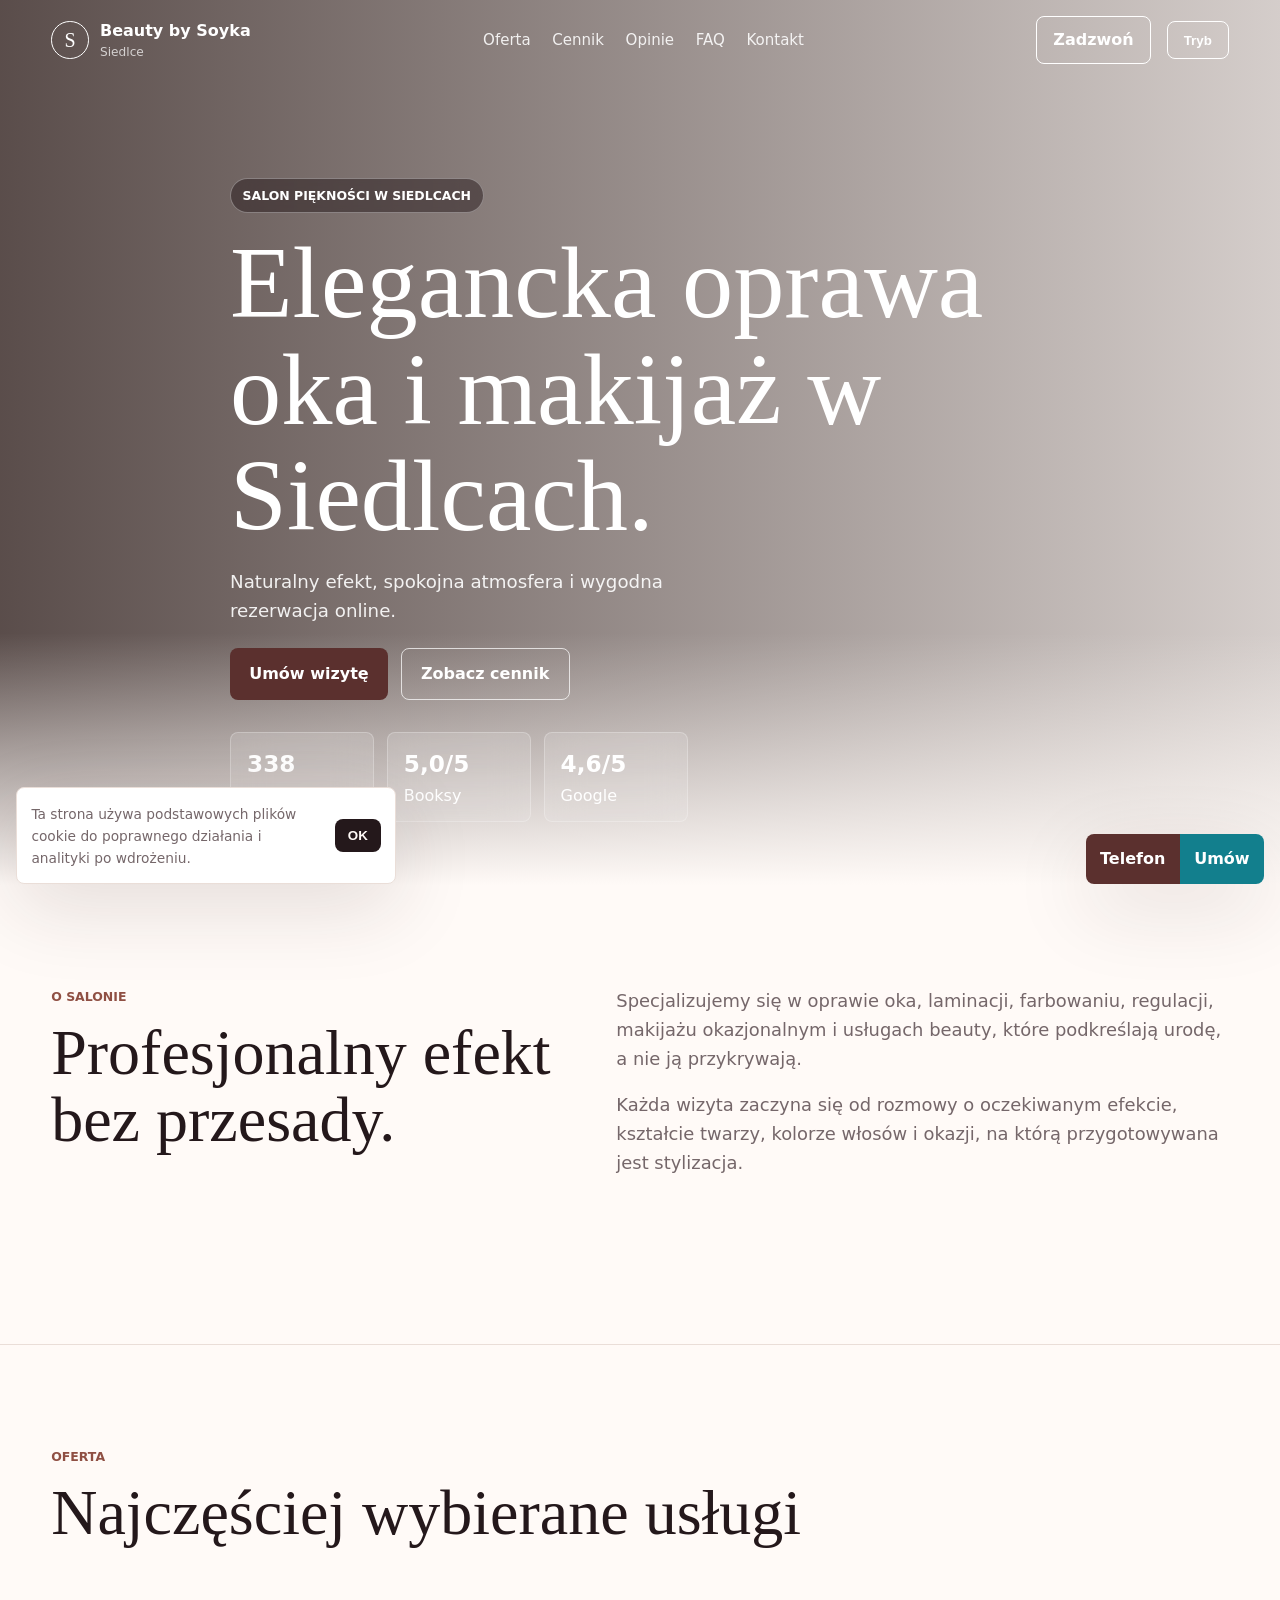
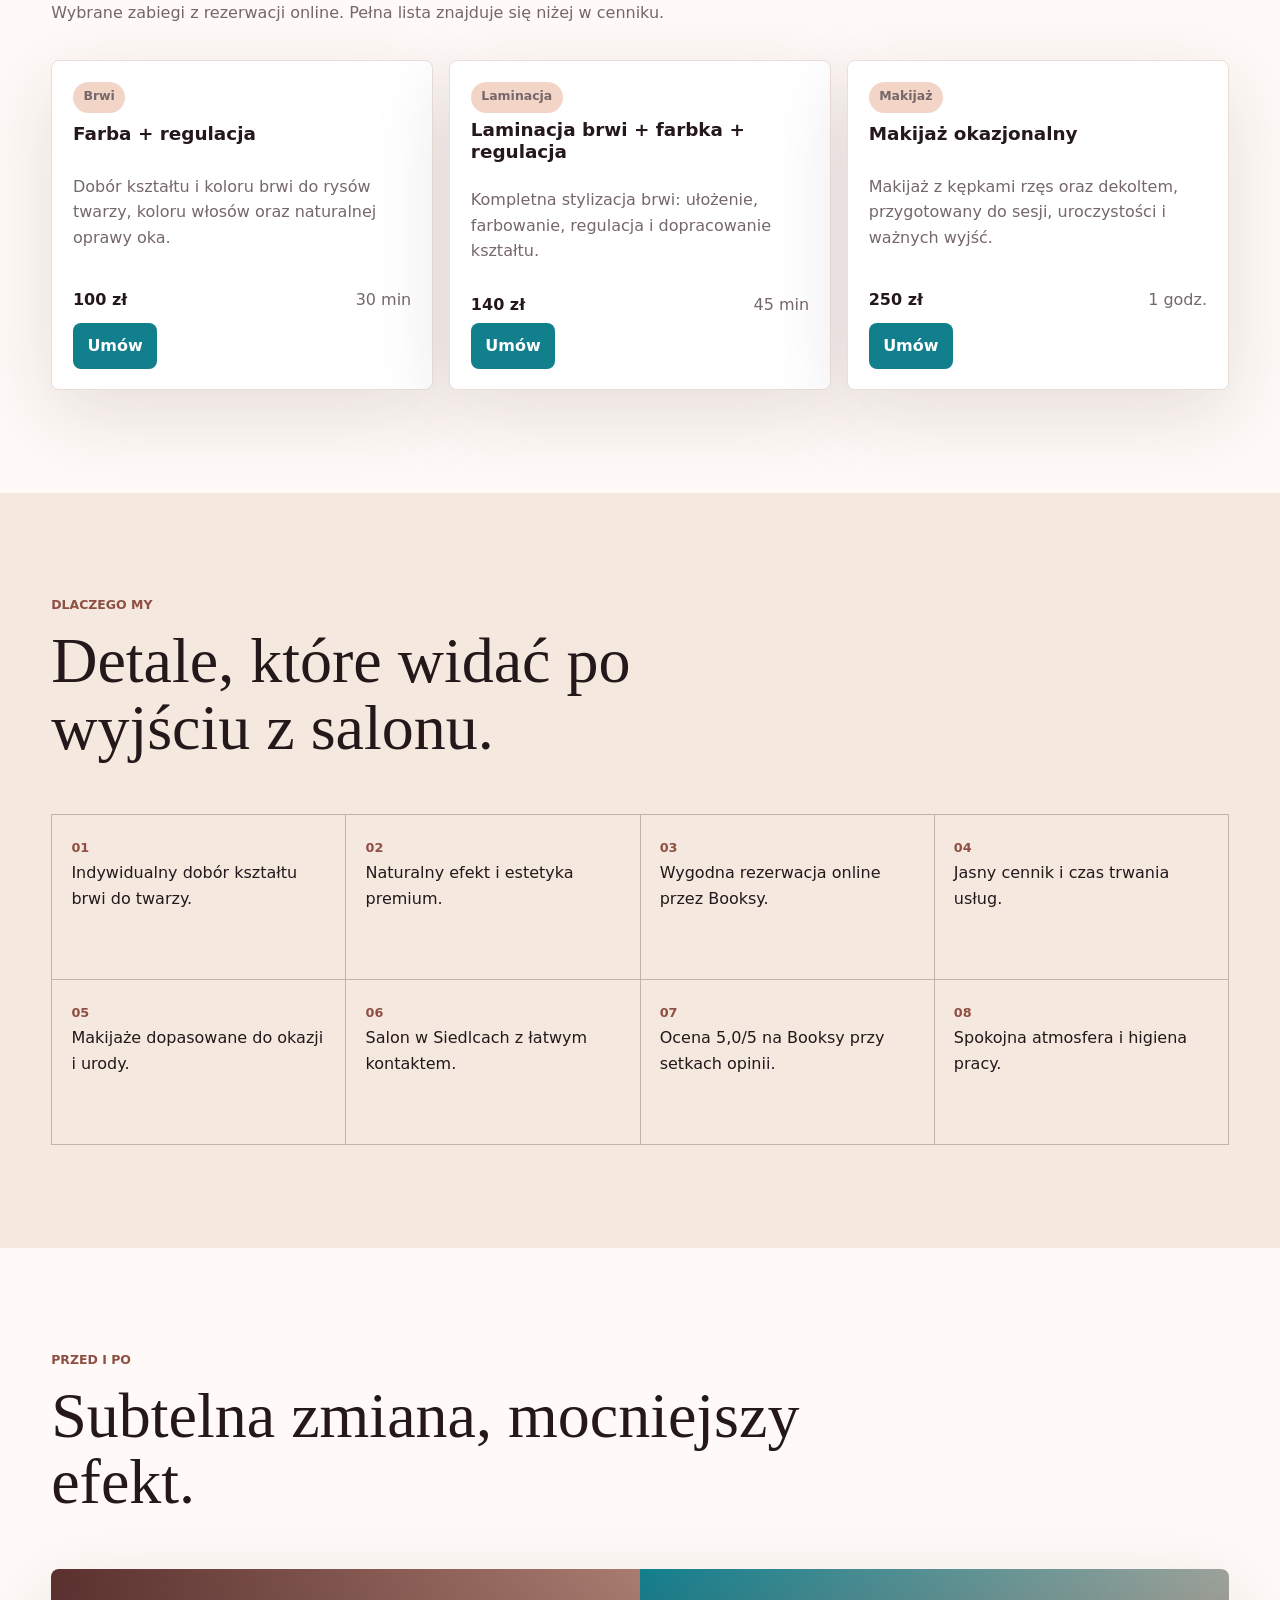
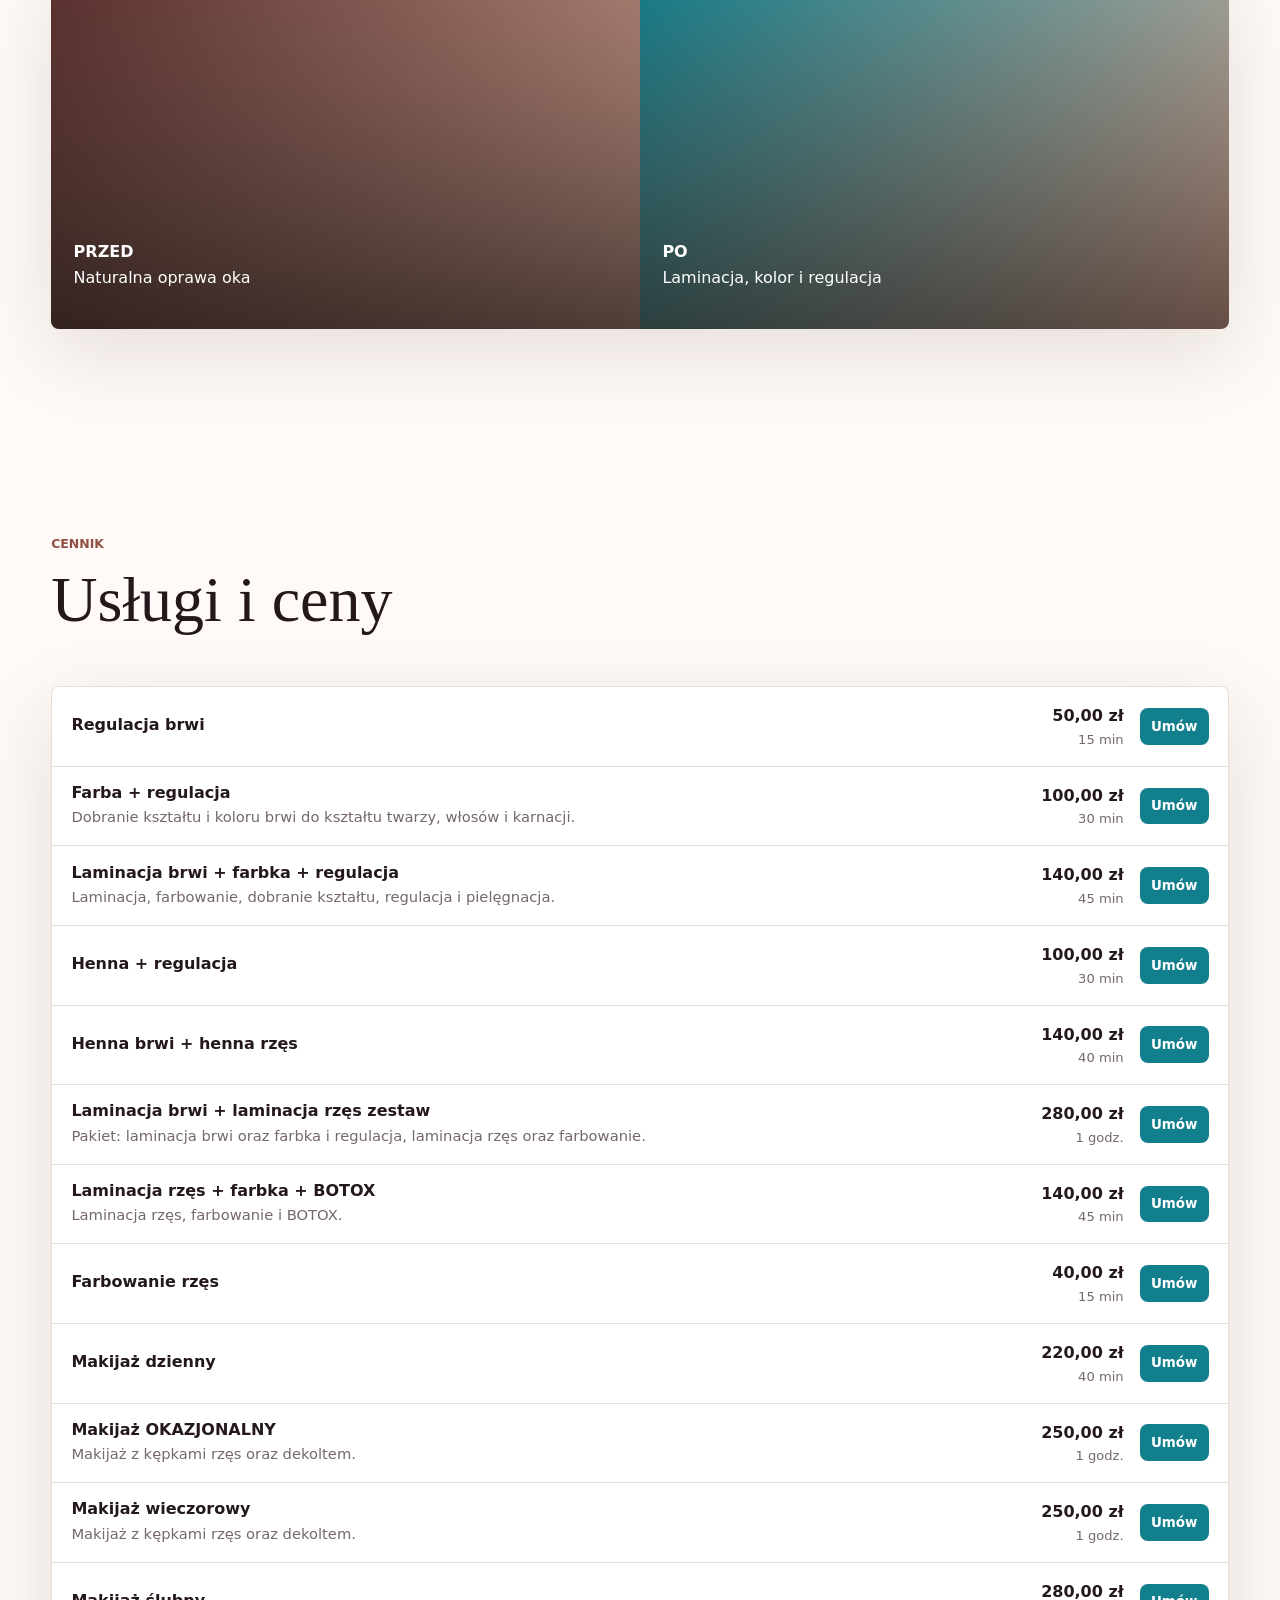
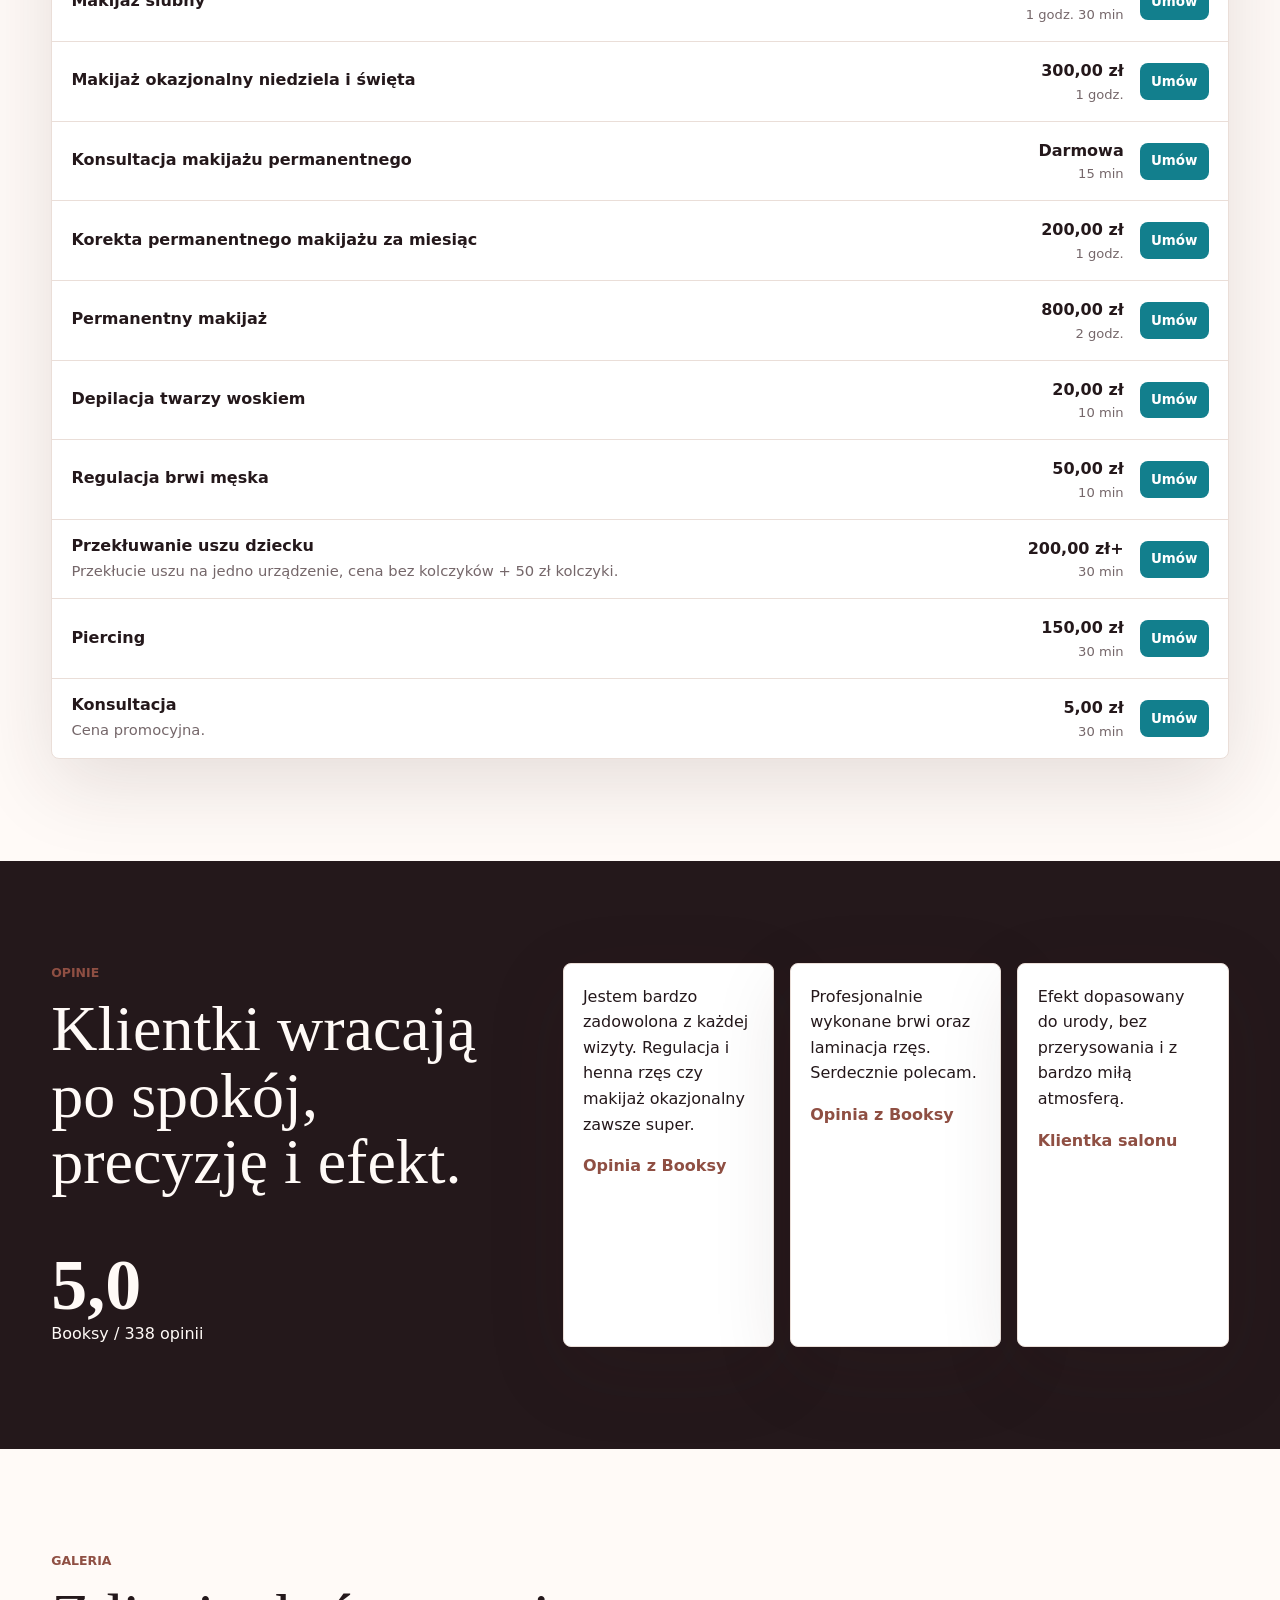
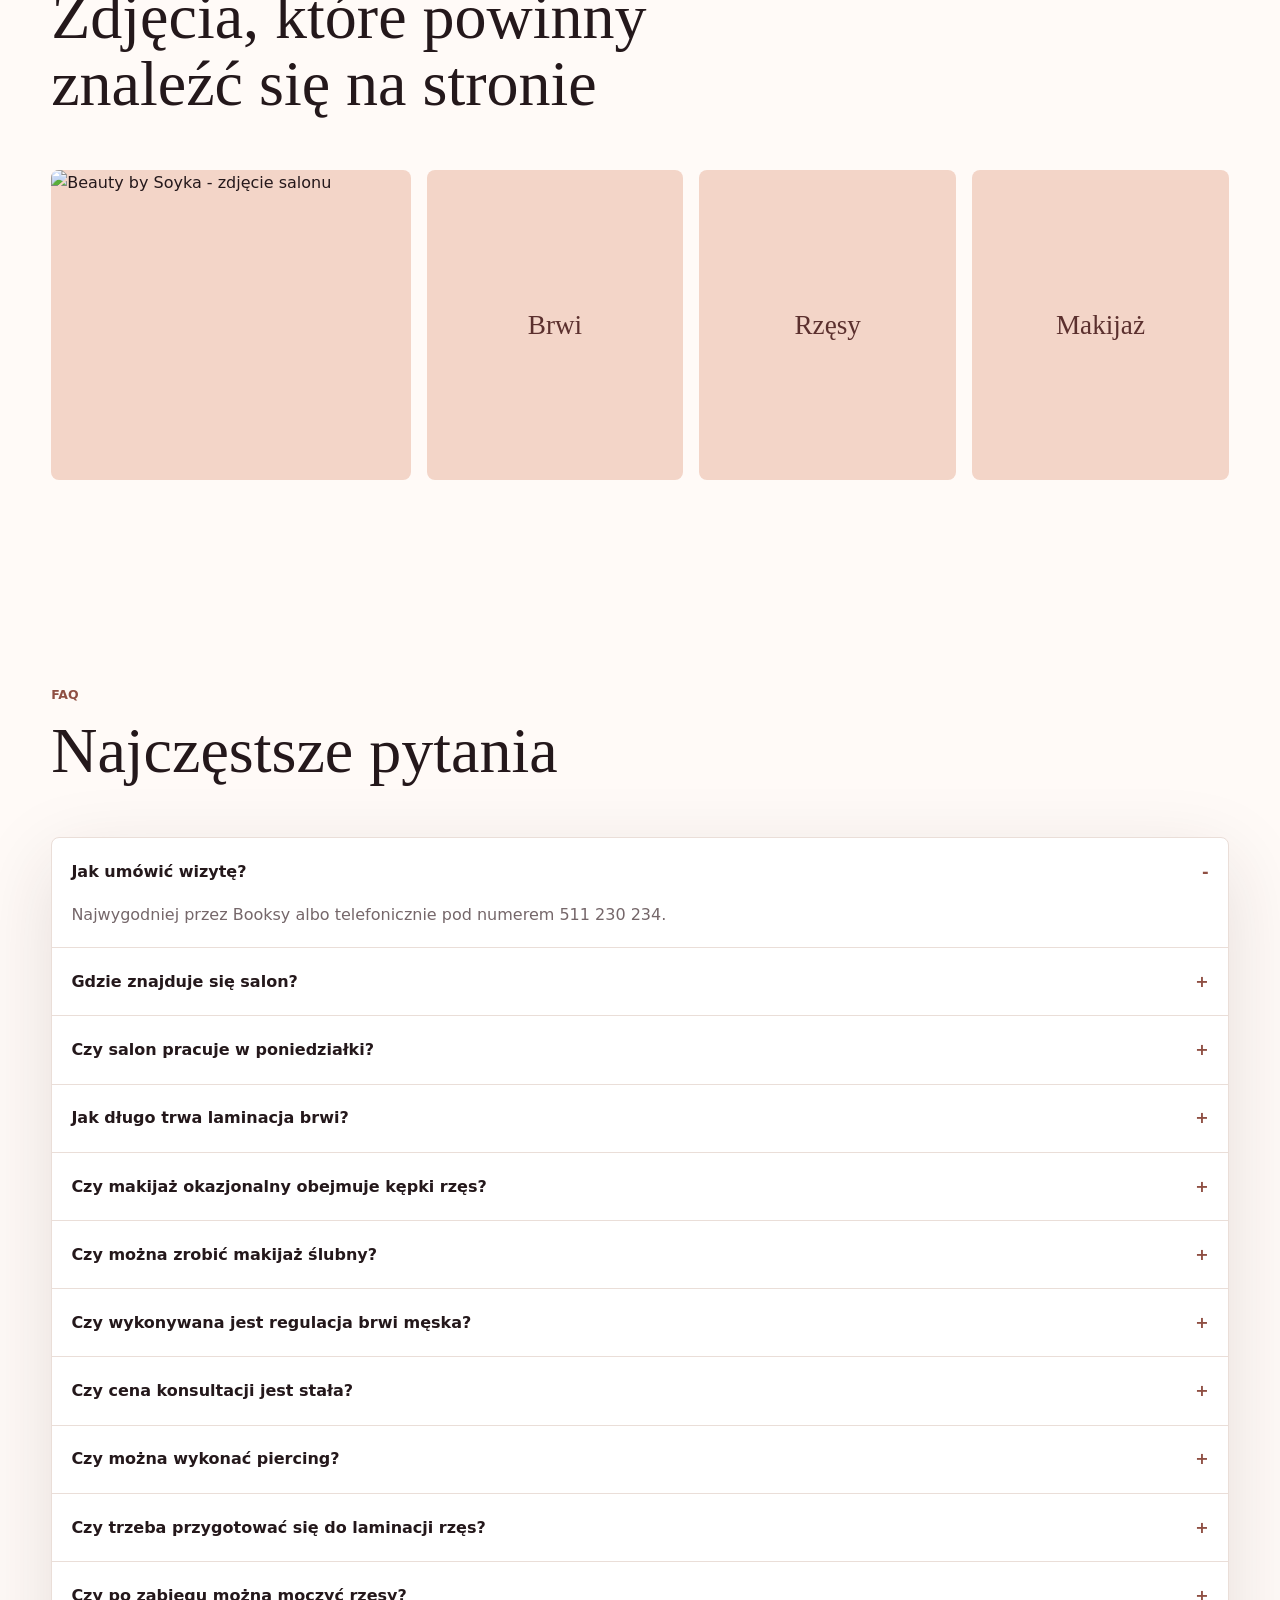
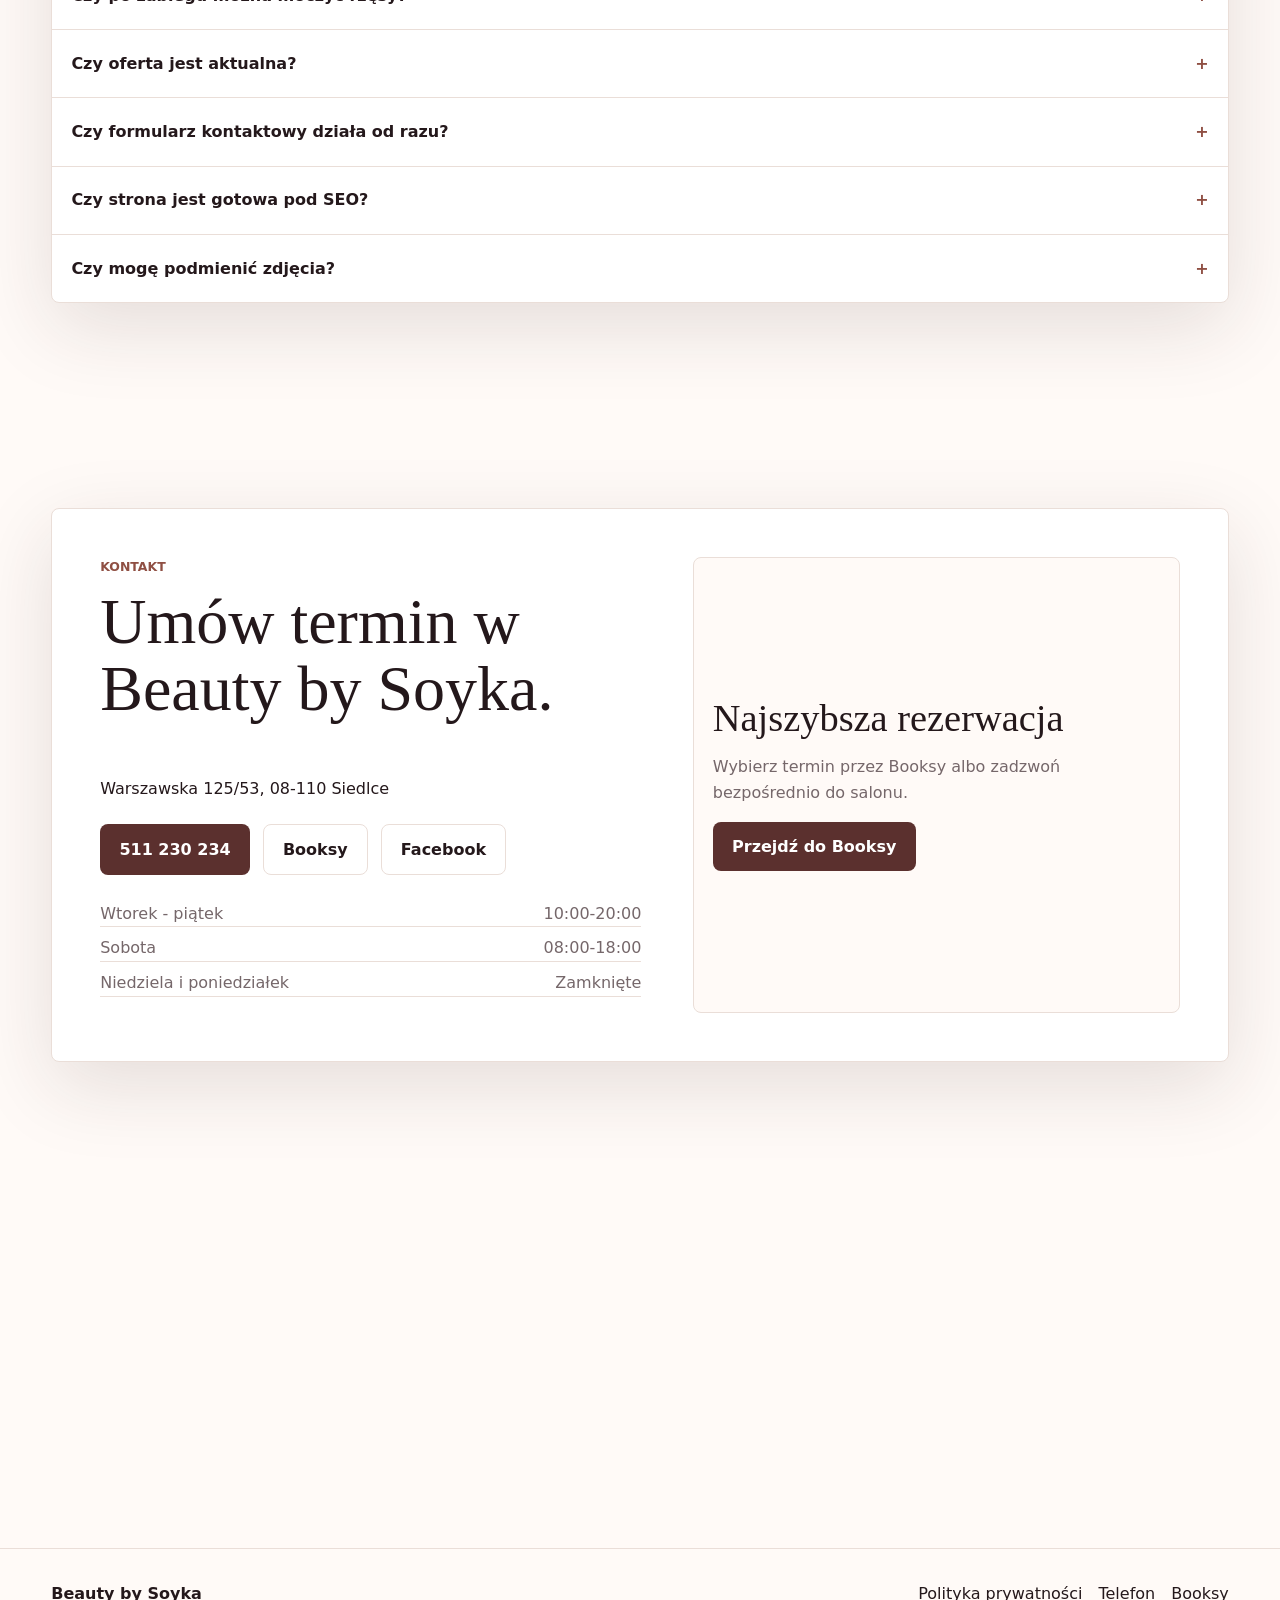
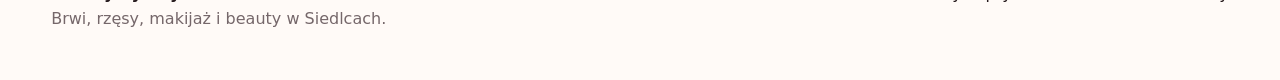
==== index.html @ c0285970 "Add files via upload" ====
<!doctype html>
<html lang="pl">
<head>
  <meta charset="utf-8" />
  <meta name="viewport" content="width=device-width, initial-scale=1" />
  <title>Beauty by Soyka | Brwi, rzęsy i makijaż w Siedlcach</title>
  <meta name="description" content="Beauty by Soyka w Siedlcach: stylizacja brwi i rzęs, makijaż okazjonalny, piercing oraz zabiegi beauty. Rezerwuj online lub zadzwoń." />
  <meta name="theme-color" content="#fff7f2" />
  <meta property="og:title" content="Beauty by Soyka | Salon piękności Siedlce" />
  <meta property="og:description" content="Elegancki salon beauty w Siedlcach. Brwi, rzęsy, makijaż, piercing i konsultacje." />
  <meta property="og:image" content="https://d375139ucebi94.cloudfront.net/region2/pl/210437/biz_photo/133d632d2f10403e8578880e5a99db-soyka-studio-urody-biz-photo-9e3b946a880d43bb861b0a0f365493-booksy.jpeg" />
  <meta property="og:type" content="website" />
  <link rel="stylesheet" href="styles.css" />
  <link rel="icon" href="data:image/svg+xml,%3Csvg xmlns='http://www.w3.org/2000/svg' viewBox='0 0 64 64'%3E%3Crect width='64' height='64' rx='18' fill='%2335242a'/%3E%3Cpath fill='%23f4d4c2' d='M18 42c11 6 23 6 34-1-7 10-23 13-34 1Zm3-15c5-8 17-10 24-4-8-2-16 0-24 4Zm2 9c6-3 15-3 21 0-6 4-15 4-21 0Z'/%3E%3C/svg%3E" />
  <script type="application/ld+json">{"@context":"https://schema.org","@type":"BeautySalon","name":"Beauty by Soyka","image":"https://d375139ucebi94.cloudfront.net/region2/pl/210437/biz_photo/133d632d2f10403e8578880e5a99db-soyka-studio-urody-biz-photo-9e3b946a880d43bb861b0a0f365493-booksy.jpeg","address":{"@type":"PostalAddress","streetAddress":"Warszawska 125/53","postalCode":"08-110","addressLocality":"Siedlce","addressCountry":"PL"},"telephone":"+48511230234","priceRange":"20-800 PLN","aggregateRating":{"@type":"AggregateRating","ratingValue":"5.0","reviewCount":"338"},"url":"https://booksy.com/pl-pl/210437_beauty-by-soyka_brwi-i-rzesy_4669_siedlce#ba_s=seo","sameAs":["https://www.facebook.com/people/Soyka-Brows/100080818704434/#"]}</script>
</head>
<body>
  <a class="skip-link" href="#main">Przejdź do treści</a>
  <div class="loader" aria-hidden="true"><span>Beauty by Soyka</span></div>
  <header class="site-header" data-header>
    <a class="brand" href="#top" aria-label="Beauty by Soyka"><span class="brand-mark">S</span><span><strong>Beauty by Soyka</strong><small>Siedlce</small></span></a>
    <button class="nav-toggle" type="button" data-nav-toggle aria-label="Otwórz menu"><span></span><span></span></button>
    <nav class="nav" data-nav><a href="#oferta">Oferta</a><a href="#cennik">Cennik</a><a href="#opinie">Opinie</a><a href="#faq">FAQ</a><a href="#kontakt">Kontakt</a></nav>
    <a class="header-cta" href="tel:+48511230234">Zadzwoń</a>
  </header>
  <main id="main">
    <section class="hero" id="top"><div class="hero-media" role="img" aria-label="Beauty by Soyka"></div><div class="hero-shade"></div><div class="hero-content reveal"><p class="eyebrow">Salon piękności w Siedlcach</p><h1>Elegancka oprawa oka i makijaż w Siedlcach.</h1><p class="hero-lead">Naturalny efekt, spokojna atmosfera i wygodna rezerwacja online.</p><div class="hero-actions"><a class="btn primary" href="https://booksy.com/pl-pl/210437_beauty-by-soyka_brwi-i-rzesy_4669_siedlce#ba_s=seo" target="_blank" rel="noreferrer">Umów wizytę</a><a class="btn ghost" href="#cennik">Zobacz cennik</a></div><div class="trust-strip"><span><strong data-count="338">0</strong> opinii Booksy</span><span><strong>5,0/5</strong> Booksy</span><span><strong>4,6/5</strong> Google</span></div></div></section>
    <section class="intro section"><div class="section-heading reveal"><p class="eyebrow">O salonie</p><h2>Profesjonalny efekt bez przesady.</h2></div><div class="intro-copy reveal"><p>Specjalizujemy się w oprawie oka, laminacji, farbowaniu, regulacji, makijażu okazjonalnym i usługach beauty, które podkreślają urodę, a nie ją przykrywają.</p><p>Każda wizyta zaczyna się od rozmowy o oczekiwanym efekcie, kształcie twarzy, kolorze włosów i okazji, na którą przygotowywana jest stylizacja.</p></div></section>
    <section class="section services" id="oferta"><div class="section-heading reveal"><p class="eyebrow">Oferta</p><h2>Najczęściej wybierane usługi</h2><p>Wybrane zabiegi z rezerwacji online. Pełna lista znajduje się niżej w cenniku.</p></div><div class="service-grid"><article class="service-card reveal"><span class="service-tag">Brwi</span><h3>Farba + regulacja</h3><p>Dobór kształtu i koloru brwi do rysów twarzy, koloru włosów oraz naturalnej oprawy oka.</p><div><strong>100 zł</strong><span>30 min</span></div><a href="https://booksy.com/pl-pl/210437_beauty-by-soyka_brwi-i-rzesy_4669_siedlce#ba_s=seo" target="_blank" rel="noreferrer">Umów</a></article><article class="service-card reveal"><span class="service-tag">Laminacja</span><h3>Laminacja brwi + farbka + regulacja</h3><p>Kompletna stylizacja brwi: ułożenie, farbowanie, regulacja i dopracowanie kształtu.</p><div><strong>140 zł</strong><span>45 min</span></div><a href="https://booksy.com/pl-pl/210437_beauty-by-soyka_brwi-i-rzesy_4669_siedlce#ba_s=seo" target="_blank" rel="noreferrer">Umów</a></article><article class="service-card reveal"><span class="service-tag">Makijaż</span><h3>Makijaż okazjonalny</h3><p>Makijaż z kępkami rzęs oraz dekoltem, przygotowany do sesji, uroczystości i ważnych wyjść.</p><div><strong>250 zł</strong><span>1 godz.</span></div><a href="https://booksy.com/pl-pl/210437_beauty-by-soyka_brwi-i-rzesy_4669_siedlce#ba_s=seo" target="_blank" rel="noreferrer">Umów</a></article></div></section>
    <section class="section why"><div class="section-heading reveal"><p class="eyebrow">Dlaczego my</p><h2>Detale, które widać po wyjściu z salonu.</h2></div><div class="why-grid"><div class="why-item reveal"><span>01</span><p>Indywidualny dobór kształtu brwi do twarzy.</p></div><div class="why-item reveal"><span>02</span><p>Naturalny efekt i estetyka premium.</p></div><div class="why-item reveal"><span>03</span><p>Wygodna rezerwacja online przez Booksy.</p></div><div class="why-item reveal"><span>04</span><p>Jasny cennik i czas trwania usług.</p></div><div class="why-item reveal"><span>05</span><p>Makijaże dopasowane do okazji i urody.</p></div><div class="why-item reveal"><span>06</span><p>Salon w Siedlcach z łatwym kontaktem.</p></div><div class="why-item reveal"><span>07</span><p>Ocena 5,0/5 na Booksy przy setkach opinii.</p></div><div class="why-item reveal"><span>08</span><p>Spokojna atmosfera i higiena pracy.</p></div></div></section>
    <section class="section before-after"><div class="section-heading reveal"><p class="eyebrow">Przed i po</p><h2>Subtelna zmiana, mocniejszy efekt.</h2></div><div class="comparison reveal"><div><span>Przed</span><p>Naturalna oprawa oka</p></div><div><span>Po</span><p>Laminacja, kolor i regulacja</p></div></div></section>
    <section class="section pricing" id="cennik"><div class="section-heading reveal"><p class="eyebrow">Cennik</p><h2>Usługi i ceny</h2></div><div class="price-list reveal" data-prices></div></section>
    <section class="section reviews" id="opinie"><div class="review-summary reveal"><p class="eyebrow">Opinie</p><h2>Klientki wracają po spokój, precyzję i efekt.</h2><div class="rating"><strong>5,0</strong><span>Booksy / 338 opinii</span></div></div><div class="review-grid"><blockquote class="reveal"><p>Jestem bardzo zadowolona z każdej wizyty. Regulacja i henna rzęs czy makijaż okazjonalny zawsze super.</p><cite>Opinia z Booksy</cite></blockquote><blockquote class="reveal"><p>Profesjonalnie wykonane brwi oraz laminacja rzęs. Serdecznie polecam.</p><cite>Opinia z Booksy</cite></blockquote><blockquote class="reveal"><p>Efekt dopasowany do urody, bez przerysowania i z bardzo miłą atmosferą.</p><cite>Klientka salonu</cite></blockquote></div></section>
    <section class="section gallery"><div class="section-heading reveal"><p class="eyebrow">Galeria</p><h2>Zdjęcia, które powinny znaleźć się na stronie</h2></div><div class="gallery-grid"><figure class="reveal"><img loading="lazy" src="https://d375139ucebi94.cloudfront.net/region2/pl/210437/biz_photo/133d632d2f10403e8578880e5a99db-soyka-studio-urody-biz-photo-9e3b946a880d43bb861b0a0f365493-booksy.jpeg" alt="Beauty by Soyka - zdjęcie salonu" /></figure><figure class="placeholder reveal"><span>Brwi</span></figure><figure class="placeholder reveal"><span>Rzęsy</span></figure><figure class="placeholder reveal"><span>Makijaż</span></figure></div></section>
    <section class="section faq" id="faq"><div class="section-heading reveal"><p class="eyebrow">FAQ</p><h2>Najczęstsze pytania</h2></div><div class="faq-list reveal" data-faq></div></section>
    <section class="section contact" id="kontakt"><div class="contact-panel reveal"><div><p class="eyebrow">Kontakt</p><h2>Umów termin w Beauty by Soyka.</h2><p>Warszawska 125/53, 08-110 Siedlce</p><div class="contact-actions"><a class="btn primary" href="tel:+48511230234">511 230 234</a><a class="btn outline" href="https://booksy.com/pl-pl/210437_beauty-by-soyka_brwi-i-rzesy_4669_siedlce#ba_s=seo" target="_blank" rel="noreferrer">Booksy</a><a class="btn outline" href="https://www.facebook.com/people/Soyka-Brows/100080818704434/#" target="_blank" rel="noreferrer">Facebook</a></div><dl class="hours"><div><dt>Wtorek - piątek</dt><dd>10:00-20:00</dd></div><div><dt>Sobota</dt><dd>08:00-18:00</dd></div><div><dt>Niedziela i poniedziałek</dt><dd>Zamknięte</dd></div></dl></div><div class="contact-note"><strong>Najszybsza rezerwacja</strong><p>Wybierz termin przez Booksy albo zadzwoń bezpośrednio do salonu.</p><a class="btn primary" href="https://booksy.com/pl-pl/210437_beauty-by-soyka_brwi-i-rzesy_4669_siedlce#ba_s=seo" target="_blank" rel="noreferrer">Przejdź do Booksy</a></div></div><iframe class="map reveal" title="Mapa dojazdu do Beauty by Soyka" loading="lazy" referrerpolicy="no-referrer-when-downgrade" src="https://www.google.com/maps?q=Warszawska%20125%2F53%2C%2008-110%20Siedlce&output=embed"></iframe></section>
  </main>
  <footer class="footer"><div><strong>Beauty by Soyka</strong><p>Brwi, rzęsy, makijaż i beauty w Siedlcach.</p></div><div><a href="privacy.html">Polityka prywatności</a><a href="tel:+48511230234">Telefon</a><a href="https://booksy.com/pl-pl/210437_beauty-by-soyka_brwi-i-rzesy_4669_siedlce#ba_s=seo" target="_blank" rel="noreferrer">Booksy</a></div></footer>
  <div class="floating-cta" aria-label="Szybki kontakt"><a href="tel:+48511230234">Telefon</a><a href="https://booksy.com/pl-pl/210437_beauty-by-soyka_brwi-i-rzesy_4669_siedlce#ba_s=seo" target="_blank" rel="noreferrer">Umów</a></div>
  <div class="cookie" data-cookie><p>Ta strona używa podstawowych plików cookie do poprawnego działania i analityki po wdrożeniu.</p><button type="button" data-cookie-close>OK</button></div>
  <script src="script.js"></script>
</body>
</html>
---- styles.css ----
:root{color-scheme:light;--bg:#fffaf7;--surface:#fff;--ink:#24181b;--muted:#75676a;--line:#eaded8;--accent:#8f4f43;--accent-dark:#5b302e;--rose:#f3d5c8;--teal:#127f8d;--shadow:0 24px 80px rgba(56,30,28,.13);--radius:8px;font-family:Inter,ui-sans-serif,system-ui,-apple-system,BlinkMacSystemFont,"Segoe UI",sans-serif}*{box-sizing:border-box}html{scroll-behavior:smooth}body{margin:0;background:var(--bg);color:var(--ink);line-height:1.6}body.dark{color-scheme:dark;--bg:#171213;--surface:#21191a;--ink:#fff7f1;--muted:#d7c3ba;--line:#443332;--accent:#e6a38d;--accent-dark:#f7c0ab;--rose:#392524;--teal:#5cc1ca;--shadow:0 24px 80px rgba(0,0,0,.32)}a{color:inherit;text-decoration:none}img{display:block;max-width:100%}.skip-link{position:absolute;left:1rem;top:-4rem;z-index:100;background:var(--ink);color:var(--bg);padding:.6rem 1rem}.skip-link:focus{top:1rem}.loader{position:fixed;inset:0;z-index:999;display:grid;place-items:center;background:var(--bg);transition:opacity .5s ease,visibility .5s ease}.loader span{text-transform:uppercase;font-size:.78rem;color:var(--accent-dark)}body.loaded .loader{opacity:0;visibility:hidden}.site-header{position:fixed;top:0;left:0;right:0;z-index:50;display:grid;grid-template-columns:auto 1fr auto auto;align-items:center;gap:1rem;padding:1rem clamp(1rem,4vw,3.5rem);color:#fff;transition:.25s ease}.site-header.is-scrolled,.site-header.is-open{background:color-mix(in srgb,var(--surface) 92%,transparent);color:var(--ink);box-shadow:0 10px 40px rgba(33,20,18,.08);backdrop-filter:blur(18px)}.brand{display:inline-flex;align-items:center;gap:.7rem}.brand-mark{display:grid;width:2.35rem;height:2.35rem;place-items:center;border:1px solid currentColor;border-radius:50%;font-family:Georgia,serif;font-size:1.25rem}.brand strong,.brand small{display:block}.brand small{opacity:.72;font-size:.76rem}.nav{justify-self:center;display:flex;gap:1.35rem;font-size:.94rem}.nav a{opacity:.88}.nav a:hover{opacity:1}.header-cta,.btn,.service-card a,.cookie button{border:0;border-radius:var(--radius);cursor:pointer;font-weight:750;transition:transform .2s ease,background .2s ease,color .2s ease}.header-cta{padding:.65rem 1rem;border:1px solid currentColor;background:transparent;color:inherit}.btn{display:inline-flex;min-height:3rem;align-items:center;justify-content:center;padding:.75rem 1.2rem}.btn:hover,.service-card a:hover,.cookie button:hover{transform:translateY(-2px)}.primary{background:var(--accent-dark);color:#fff}.ghost{color:#fff;border:1px solid rgba(255,255,255,.72)}.outline{border:1px solid var(--line);color:var(--ink)}.nav-toggle{display:none;width:2.8rem;height:2.8rem;border:0;border-radius:50%;background:color-mix(in srgb,currentColor 12%,transparent);color:currentColor}.nav-toggle span{display:block;width:1.1rem;height:2px;margin:.28rem auto;background:currentColor}.hero{position:relative;min-height:88svh;display:grid;align-items:center;overflow:hidden;isolation:isolate;padding-top:5.5rem}.hero-media{position:absolute;inset:0;z-index:-2;background:linear-gradient(90deg,rgba(30,14,12,.74),rgba(30,14,12,.18)),url("https://d375139ucebi94.cloudfront.net/region2/pl/210437/biz_photo/133d632d2f10403e8578880e5a99db-soyka-studio-urody-biz-photo-9e3b946a880d43bb861b0a0f365493-booksy.jpeg") center/cover;transform:scale(1.03);animation:heroZoom 14s ease-in-out infinite alternate}.hero-shade{position:absolute;inset:auto 0 0;height:28vh;z-index:-1;background:linear-gradient(transparent,var(--bg))}.hero-content{width:min(820px,calc(100% - 2rem));margin:clamp(4rem,10vh,7rem) auto clamp(2.5rem,7vh,5rem);color:#fff}.eyebrow{margin:0 0 .8rem;color:var(--accent);font-size:.78rem;font-weight:800;text-transform:uppercase}.hero .eyebrow{display:inline-flex;width:fit-content;margin-bottom:1.05rem;padding:.42rem .72rem;border:1px solid rgba(255,255,255,.34);border-radius:999px;background:rgba(36,24,27,.48);color:#fff;backdrop-filter:blur(12px)}h1,h2,h3,p{margin-top:0}h1,h2{line-height:1.04;letter-spacing:0}h1{max-width:820px;margin-bottom:1.1rem;font-family:Georgia,"Times New Roman",serif;font-size:clamp(2.6rem,8vw,6.7rem);font-weight:500}h2{font-family:Georgia,"Times New Roman",serif;font-size:clamp(2rem,5vw,4.4rem);font-weight:500}h3{line-height:1.2;font-size:1.15rem}.hero-lead{max-width:520px;color:rgba(255,255,255,.9);font-size:clamp(1rem,1.7vw,1.14rem)}.hero-actions,.contact-actions{display:flex;flex-wrap:wrap;gap:.8rem;margin-top:1.4rem}.trust-strip{display:flex;flex-wrap:wrap;gap:.8rem;margin-top:2rem}.trust-strip span{min-width:9rem;padding:.8rem 1rem;border:1px solid rgba(255,255,255,.25);border-radius:var(--radius);background:rgba(255,255,255,.12);backdrop-filter:blur(18px)}.trust-strip strong{display:block;font-size:1.45rem}.section{padding:clamp(4rem,8vw,7rem) clamp(1rem,4vw,3.5rem)}.section-heading{max-width:760px;margin-bottom:2.2rem}.section-heading p:not(.eyebrow){max-width:620px;color:var(--muted)}.intro{display:grid;grid-template-columns:.9fr 1.1fr;gap:clamp(2rem,5vw,5rem);border-bottom:1px solid var(--line)}.intro-copy{color:var(--muted);font-size:1.12rem}.service-grid,.review-grid,.gallery-grid{display:grid;grid-template-columns:repeat(3,minmax(0,1fr));gap:1rem}.service-card,.review-grid blockquote,.contact-panel,.price-list,.faq-list{background:var(--surface);border:1px solid var(--line);border-radius:var(--radius);box-shadow:var(--shadow)}.service-card{display:grid;min-height:330px;padding:1.3rem}.service-tag{width:fit-content;height:1.9rem;padding:.25rem .65rem;border-radius:999px;background:var(--rose);color:var(--accent-dark);font-size:.78rem;font-weight:800}.service-card p,.service-card span,.price-desc,.faq-answer,.hours,.footer p{color:var(--muted)}.service-card div{align-self:end;display:flex;justify-content:space-between;gap:1rem}.service-card a{align-self:end;display:inline-flex;width:fit-content;padding:.62rem .9rem;background:var(--teal);color:#fff}.why{background:#f4e8df}body.dark .why{background:#211718}.why-grid{display:grid;grid-template-columns:repeat(4,minmax(0,1fr));border-top:1px solid color-mix(in srgb,var(--accent-dark) 30%,transparent);border-left:1px solid color-mix(in srgb,var(--accent-dark) 30%,transparent)}.why-item{min-height:165px;padding:1.2rem;border-right:1px solid color-mix(in srgb,var(--accent-dark) 30%,transparent);border-bottom:1px solid color-mix(in srgb,var(--accent-dark) 30%,transparent)}.why-item span{color:var(--accent);font-size:.8rem;font-weight:900}.comparison{display:grid;grid-template-columns:1fr 1fr;min-height:360px;overflow:hidden;border-radius:var(--radius);box-shadow:var(--shadow)}.comparison>div{display:grid;align-content:end;padding:1.4rem;color:#fff;background:linear-gradient(transparent,rgba(0,0,0,.64)),linear-gradient(135deg,#5b302e,#d8aa98)}.comparison>div:last-child{background:linear-gradient(transparent,rgba(0,0,0,.58)),linear-gradient(135deg,#127f8d,#f0b8a2)}.comparison span{font-weight:850;text-transform:uppercase}.price-list{overflow:hidden}.price-row{display:grid;grid-template-columns:1fr auto auto;gap:1rem;align-items:center;padding:1rem 1.2rem;border-bottom:1px solid var(--line)}.price-row:last-child{border-bottom:0}.price-row h3{margin-bottom:.2rem;font-size:1rem}.price-desc{margin-bottom:0;font-size:.92rem}.price-meta{text-align:right}.price-meta strong,.price-meta span{display:block}.price-meta span{color:var(--muted);font-size:.82rem}.book-btn{display:inline-flex;min-width:4rem;justify-content:center;padding:.48rem .7rem;border-radius:var(--radius);background:var(--teal);color:#fff;font-weight:800;font-size:.84rem}.reviews{display:grid;grid-template-columns:.85fr 1.15fr;gap:1.2rem;background:var(--ink);color:var(--bg)}.rating strong{display:block;font-family:Georgia,serif;font-size:4.5rem;line-height:1}.review-grid{grid-template-columns:repeat(3,minmax(0,1fr))}.review-grid blockquote{margin:0;padding:1.2rem;color:var(--ink)}.review-grid cite{color:var(--accent);font-style:normal;font-weight:800}.gallery-grid{grid-template-columns:1.4fr repeat(3,1fr)}.gallery-grid figure{min-height:310px;margin:0;overflow:hidden;border-radius:var(--radius);background:var(--rose)}.gallery-grid img{width:100%;height:100%;object-fit:cover}.placeholder{display:grid;place-items:center;color:var(--accent-dark);font-family:Georgia,serif;font-size:1.7rem}.faq-list{overflow:hidden}.faq-item{border-bottom:1px solid var(--line)}.faq-item:last-child{border-bottom:0}.faq-question{display:flex;width:100%;min-height:4.2rem;align-items:center;justify-content:space-between;gap:1rem;border:0;background:transparent;color:var(--ink);cursor:pointer;padding:1rem 1.2rem;text-align:left;font:inherit;font-weight:800}.faq-question span{flex:0 0 auto;color:var(--accent)}.faq-answer{display:none;margin:-.2rem 0 0;padding:0 1.2rem 1.2rem}.faq-item.is-open .faq-answer{display:block}.contact-panel{display:grid;grid-template-columns:1fr .9fr;gap:clamp(1.5rem,4vw,4rem);padding:clamp(1.2rem,4vw,3rem)}.hours{display:grid;gap:.5rem;margin-top:1.6rem}.hours div{display:flex;justify-content:space-between;gap:1rem;border-bottom:1px solid var(--line)}.hours dt,.hours dd{margin:0}.contact-note{display:grid;align-content:center;gap:1rem;padding:1.2rem;border:1px solid var(--line);border-radius:var(--radius);background:var(--bg)}.contact-note strong{font-family:Georgia,"Times New Roman",serif;font-size:clamp(1.6rem,3vw,2.5rem);font-weight:500;line-height:1.05}.contact-note p{color:var(--muted);margin:0}.contact-note .btn{width:fit-content}.map{width:100%;min-height:360px;margin-top:1rem;border:0;border-radius:var(--radius)}.footer{display:flex;justify-content:space-between;gap:1rem;padding:2rem clamp(1rem,4vw,3.5rem);border-top:1px solid var(--line)}.footer div:last-child{display:flex;flex-wrap:wrap;gap:1rem}.floating-cta{position:fixed;right:1rem;bottom:1rem;z-index:40;display:flex;overflow:hidden;border-radius:var(--radius);box-shadow:var(--shadow)}.floating-cta a{padding:.75rem .9rem;background:var(--teal);color:#fff;font-weight:850}.floating-cta a:first-child{background:var(--accent-dark)}.cookie{position:fixed;left:1rem;bottom:1rem;z-index:60;display:none;max-width:380px;gap:1rem;align-items:center;padding:.9rem;border:1px solid var(--line);border-radius:var(--radius);background:var(--surface);box-shadow:var(--shadow)}.cookie.is-visible{display:flex}.cookie p{margin:0;color:var(--muted);font-size:.86rem}.cookie button{padding:.55rem .8rem;background:var(--ink);color:var(--bg)}.reveal{opacity:0;transform:translateY(24px);transition:opacity .7s ease,transform .7s ease}.reveal.is-visible{opacity:1;transform:none}@keyframes heroZoom{to{transform:scale(1.08)}}@media (prefers-reduced-motion:reduce){*,*::before,*::after{animation-duration:.01ms!important;scroll-behavior:auto!important;transition-duration:.01ms!important}}@media (max-width:980px){.site-header{grid-template-columns:auto auto}.nav-toggle{display:block;justify-self:end}.nav,.header-cta{display:none}.site-header.is-open .nav{grid-column:1/-1;display:grid;justify-self:stretch;gap:.2rem;padding-top:.8rem}.site-header.is-open .nav a{padding:.75rem 0}.intro,.reviews,.contact-panel{grid-template-columns:1fr}.service-grid,.review-grid,.why-grid{grid-template-columns:repeat(2,minmax(0,1fr))}.gallery-grid{grid-template-columns:repeat(2,minmax(0,1fr))}}@media (max-width:640px){.site-header{padding:.8rem 1rem}.hero{min-height:86svh;padding-top:4.5rem}.hero-content{margin-top:4rem;margin-bottom:2.2rem}.hero-actions .btn,.contact-actions .btn{width:100%}.trust-strip span{flex:1 1 100%}.section{padding:3.5rem 1rem}.service-grid,.review-grid,.why-grid,.comparison,.gallery-grid{grid-template-columns:1fr}.price-row{grid-template-columns:1fr auto}.price-row .book-btn{grid-column:2}.footer{display:grid}.floating-cta{right:.75rem;bottom:.75rem}.cookie{right:1rem;bottom:4.5rem}}
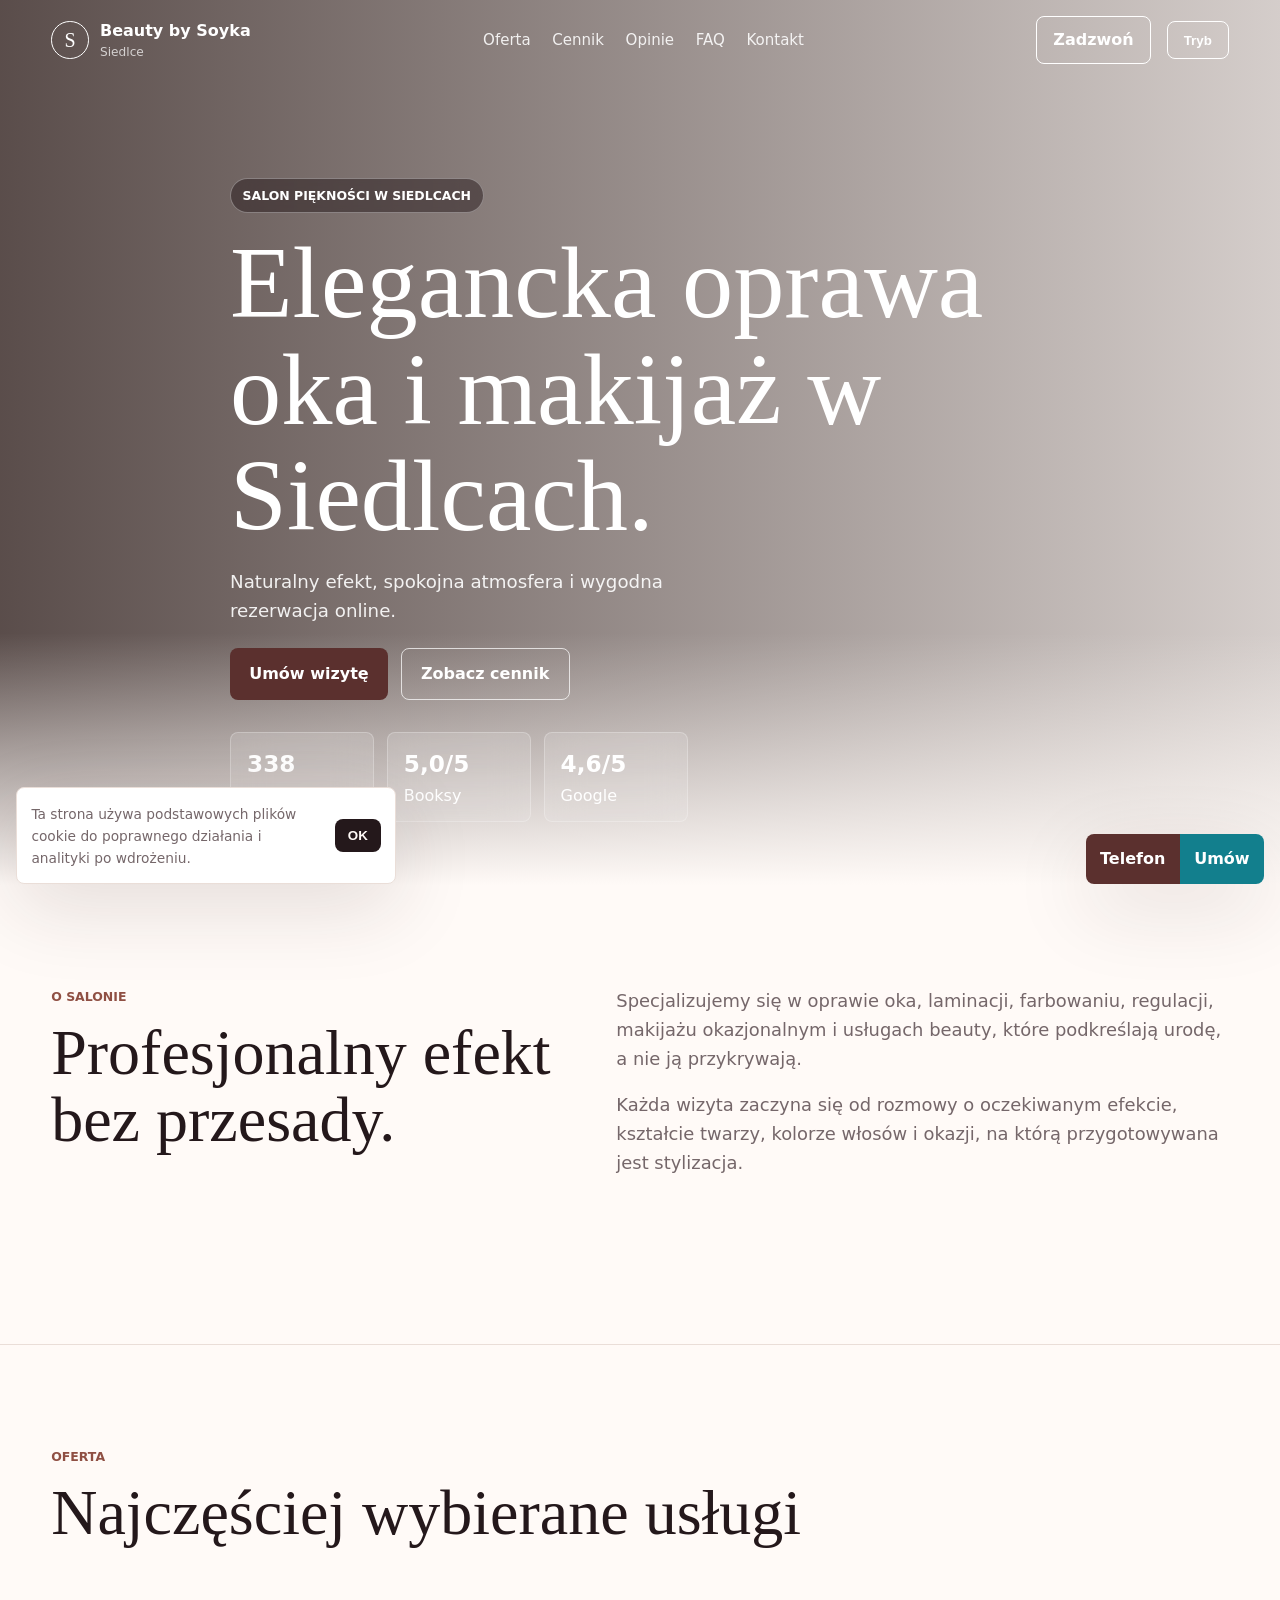
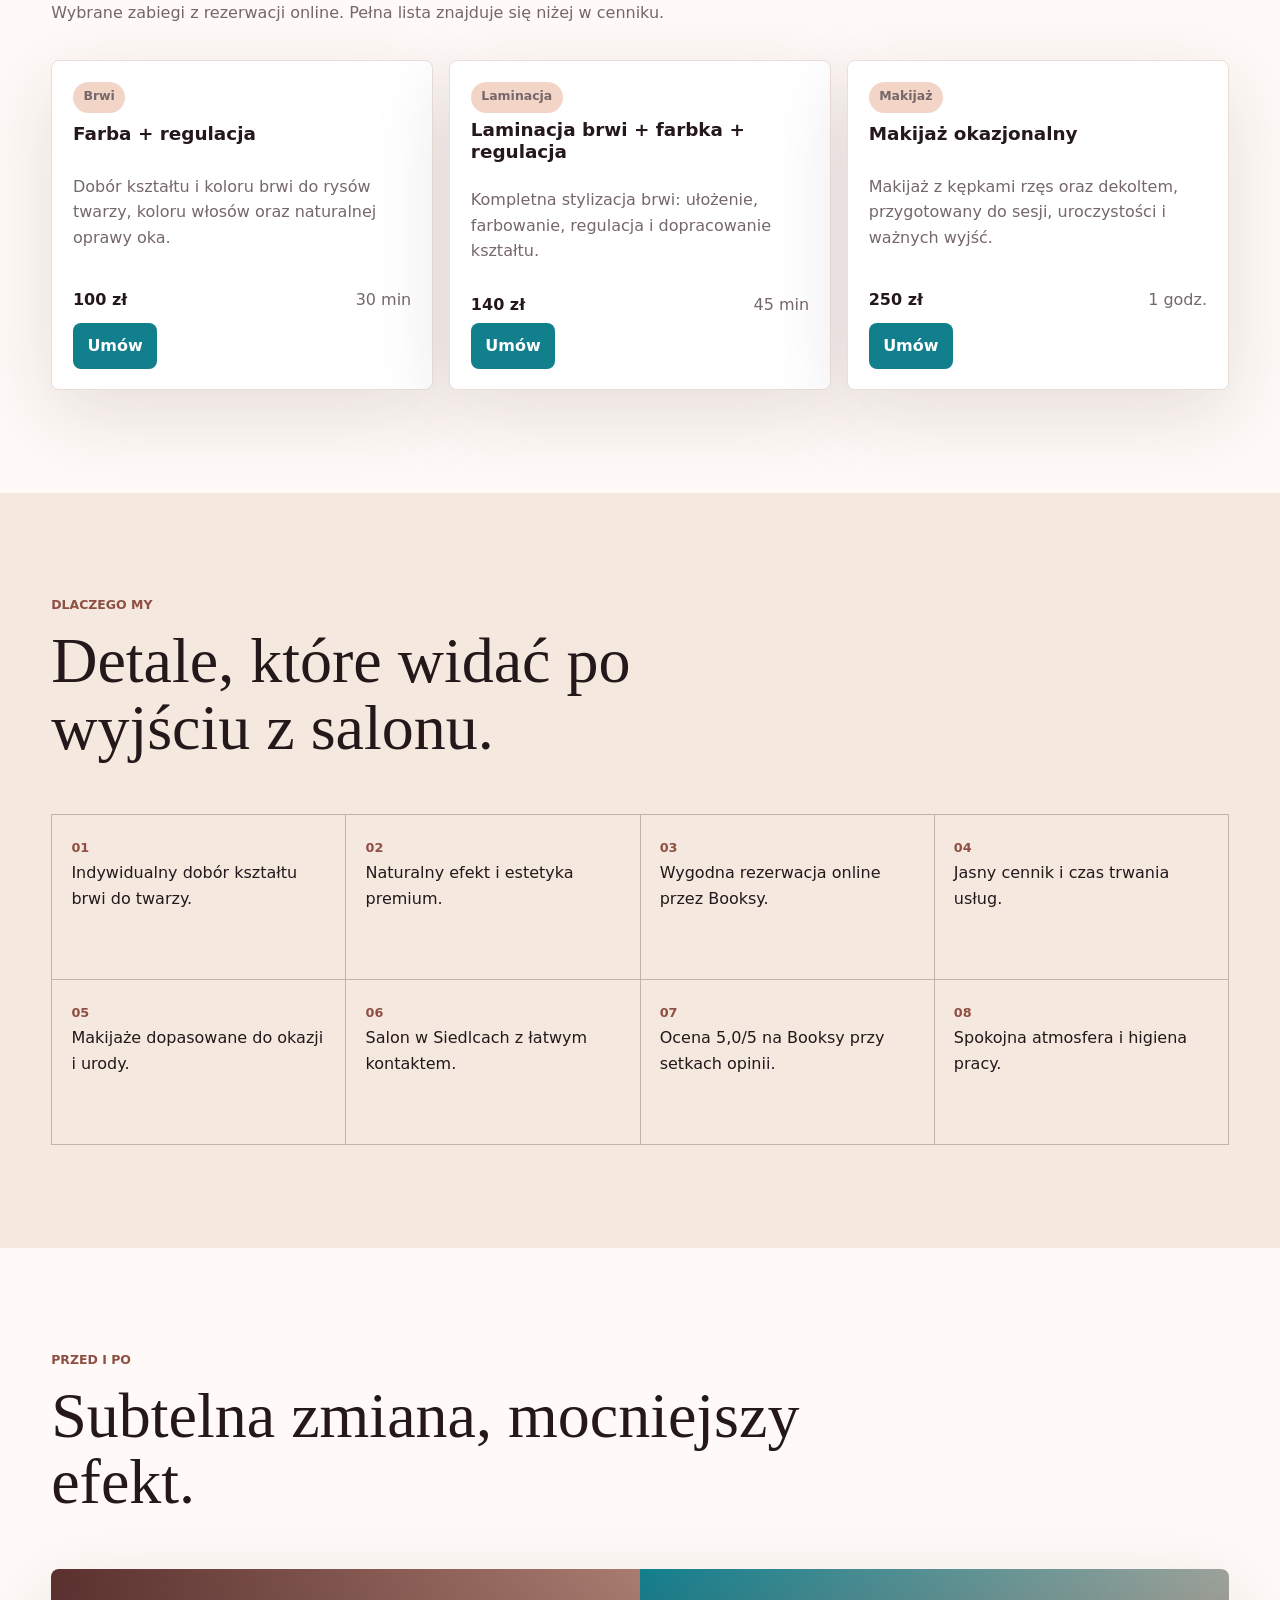
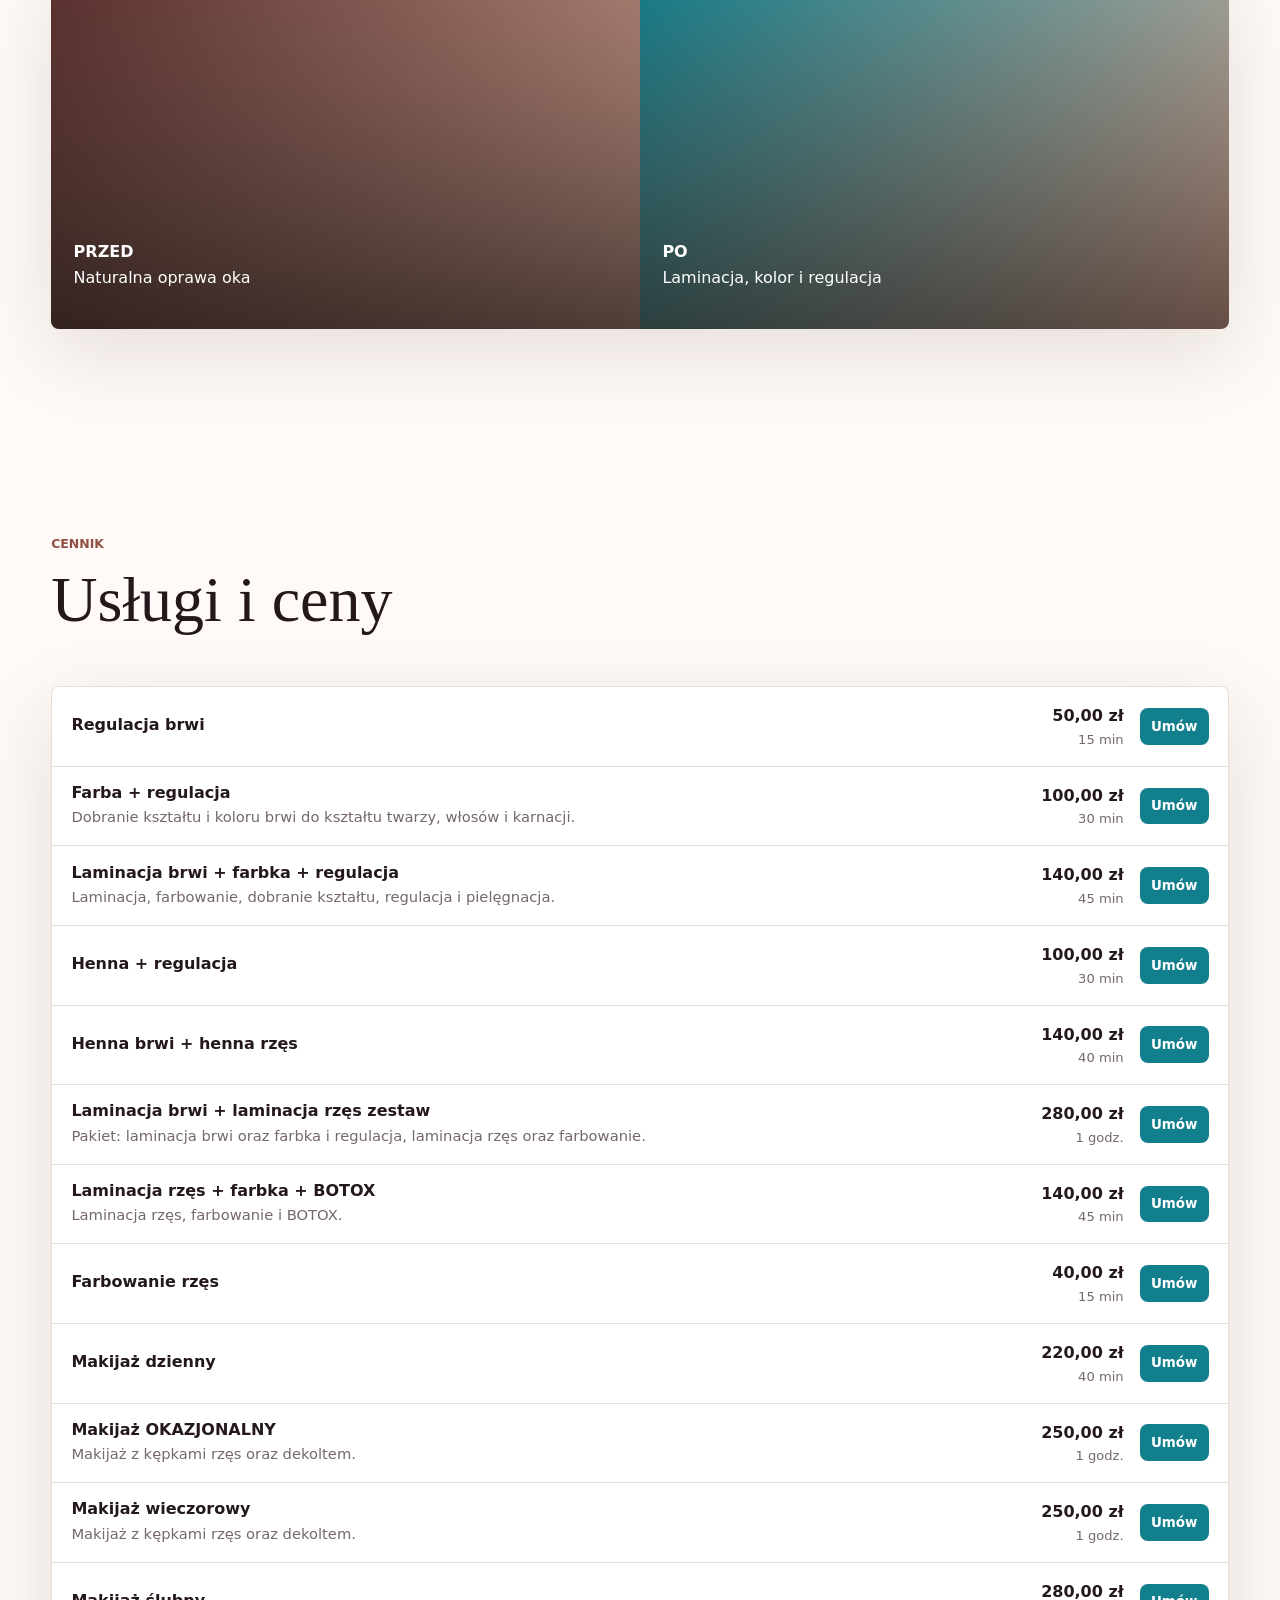
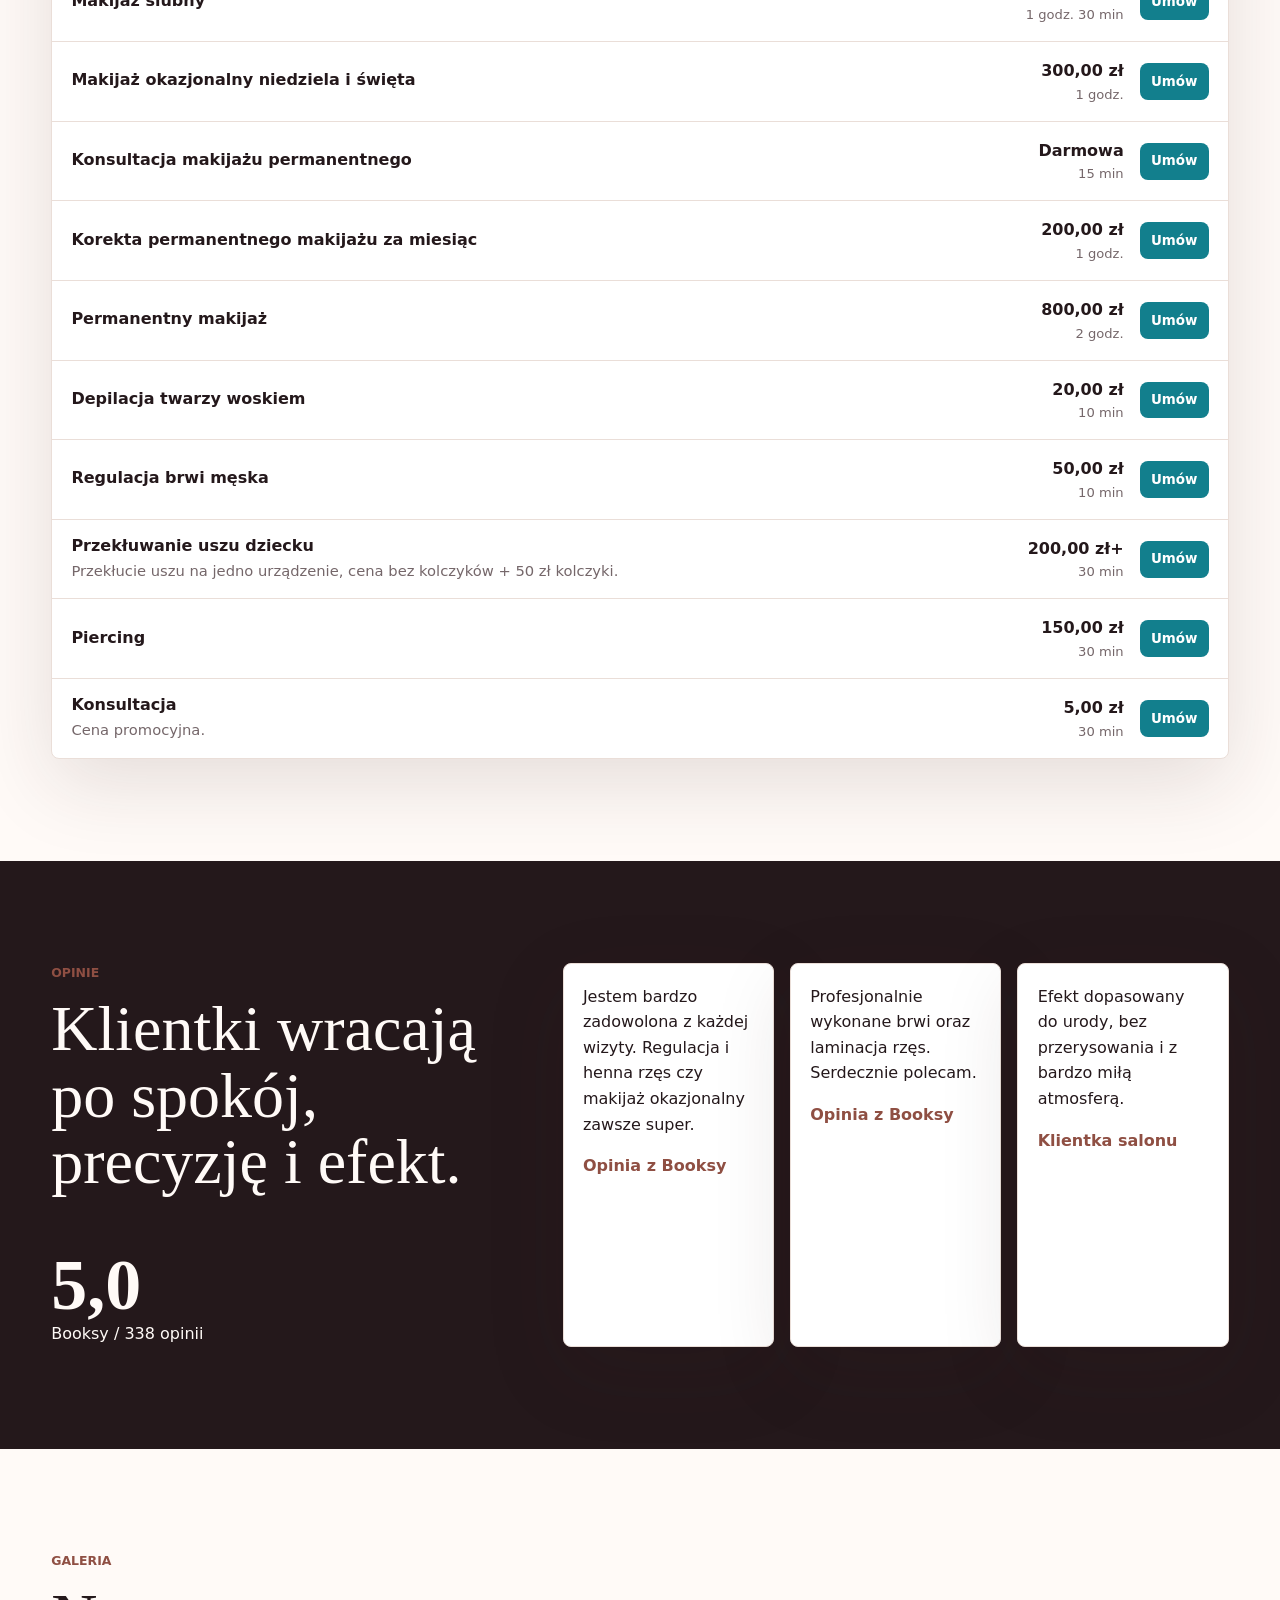
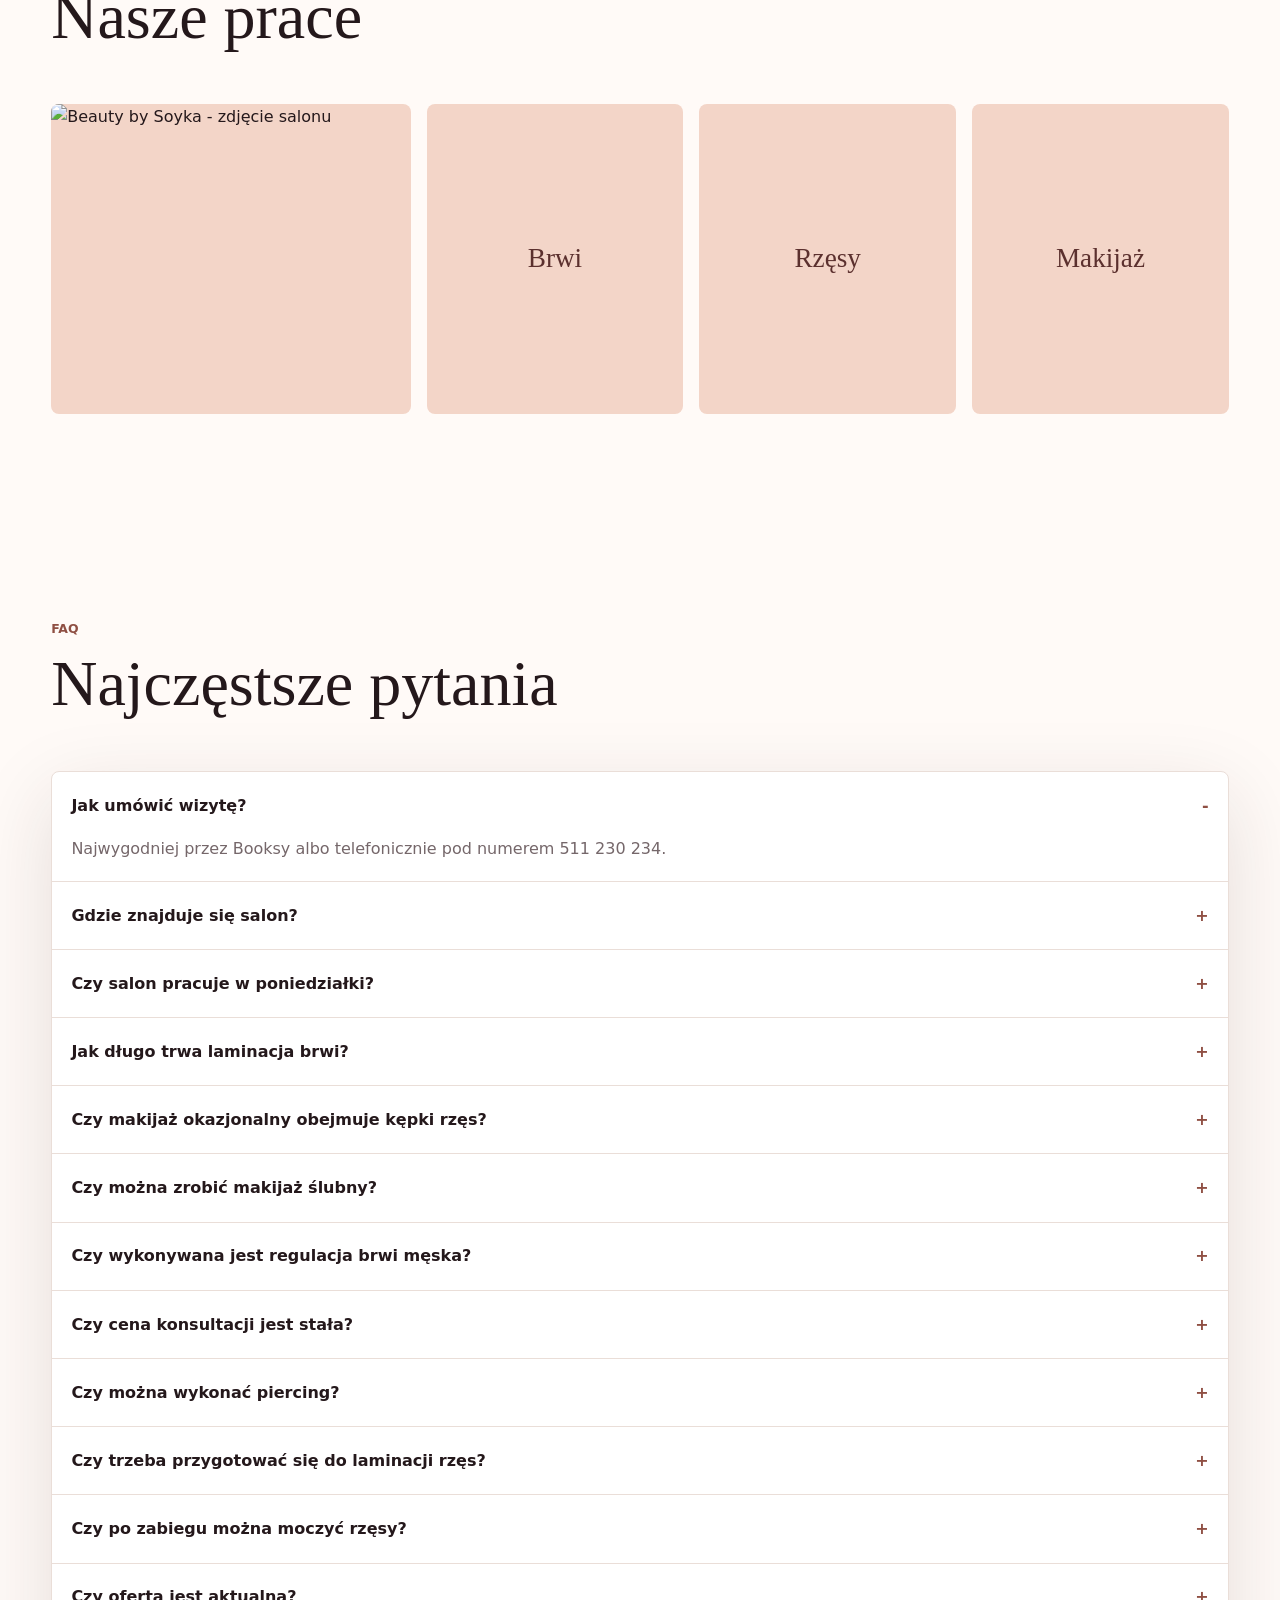
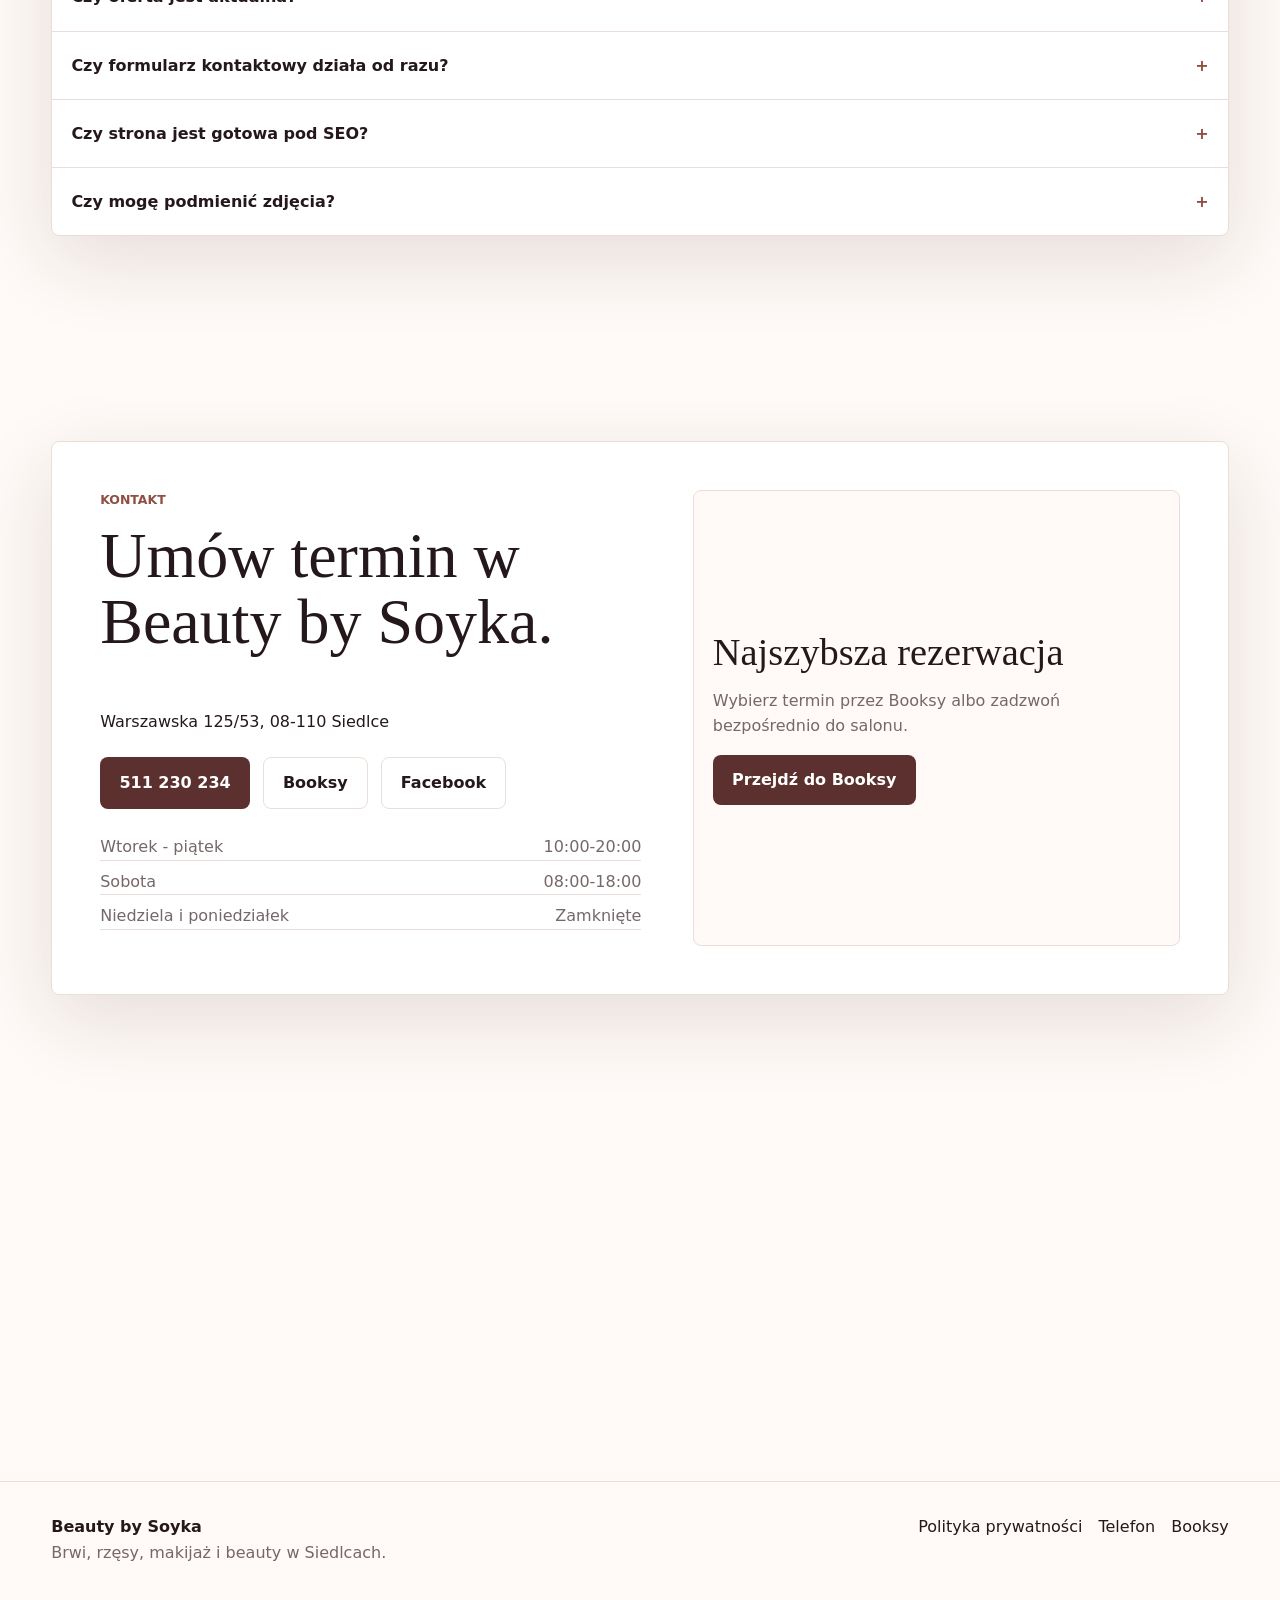
==== commit e7a776ad: "Update index.html" ====
--- a/index.html
+++ b/index.html
@@ -31,7 +31,7 @@
     <section class="section before-after"><div class="section-heading reveal"><p class="eyebrow">Przed i po</p><h2>Subtelna zmiana, mocniejszy efekt.</h2></div><div class="comparison reveal"><div><span>Przed</span><p>Naturalna oprawa oka</p></div><div><span>Po</span><p>Laminacja, kolor i regulacja</p></div></div></section>
     <section class="section pricing" id="cennik"><div class="section-heading reveal"><p class="eyebrow">Cennik</p><h2>Usługi i ceny</h2></div><div class="price-list reveal" data-prices></div></section>
     <section class="section reviews" id="opinie"><div class="review-summary reveal"><p class="eyebrow">Opinie</p><h2>Klientki wracają po spokój, precyzję i efekt.</h2><div class="rating"><strong>5,0</strong><span>Booksy / 338 opinii</span></div></div><div class="review-grid"><blockquote class="reveal"><p>Jestem bardzo zadowolona z każdej wizyty. Regulacja i henna rzęs czy makijaż okazjonalny zawsze super.</p><cite>Opinia z Booksy</cite></blockquote><blockquote class="reveal"><p>Profesjonalnie wykonane brwi oraz laminacja rzęs. Serdecznie polecam.</p><cite>Opinia z Booksy</cite></blockquote><blockquote class="reveal"><p>Efekt dopasowany do urody, bez przerysowania i z bardzo miłą atmosferą.</p><cite>Klientka salonu</cite></blockquote></div></section>
-    <section class="section gallery"><div class="section-heading reveal"><p class="eyebrow">Galeria</p><h2>Zdjęcia, które powinny znaleźć się na stronie</h2></div><div class="gallery-grid"><figure class="reveal"><img loading="lazy" src="https://d375139ucebi94.cloudfront.net/region2/pl/210437/biz_photo/133d632d2f10403e8578880e5a99db-soyka-studio-urody-biz-photo-9e3b946a880d43bb861b0a0f365493-booksy.jpeg" alt="Beauty by Soyka - zdjęcie salonu" /></figure><figure class="placeholder reveal"><span>Brwi</span></figure><figure class="placeholder reveal"><span>Rzęsy</span></figure><figure class="placeholder reveal"><span>Makijaż</span></figure></div></section>
+    <section class="section gallery"><div class="section-heading reveal"><p class="eyebrow">Galeria</p><h2>Nasze prace</h2></div><div class="gallery-grid"><figure class="reveal"><img loading="lazy" src="https://d375139ucebi94.cloudfront.net/region2/pl/210437/biz_photo/133d632d2f10403e8578880e5a99db-soyka-studio-urody-biz-photo-9e3b946a880d43bb861b0a0f365493-booksy.jpeg" alt="Beauty by Soyka - zdjęcie salonu" /></figure><figure class="placeholder reveal"><span>Brwi</span></figure><figure class="placeholder reveal"><span>Rzęsy</span></figure><figure class="placeholder reveal"><span>Makijaż</span></figure></div></section>
     <section class="section faq" id="faq"><div class="section-heading reveal"><p class="eyebrow">FAQ</p><h2>Najczęstsze pytania</h2></div><div class="faq-list reveal" data-faq></div></section>
     <section class="section contact" id="kontakt"><div class="contact-panel reveal"><div><p class="eyebrow">Kontakt</p><h2>Umów termin w Beauty by Soyka.</h2><p>Warszawska 125/53, 08-110 Siedlce</p><div class="contact-actions"><a class="btn primary" href="tel:+48511230234">511 230 234</a><a class="btn outline" href="https://booksy.com/pl-pl/210437_beauty-by-soyka_brwi-i-rzesy_4669_siedlce#ba_s=seo" target="_blank" rel="noreferrer">Booksy</a><a class="btn outline" href="https://www.facebook.com/people/Soyka-Brows/100080818704434/#" target="_blank" rel="noreferrer">Facebook</a></div><dl class="hours"><div><dt>Wtorek - piątek</dt><dd>10:00-20:00</dd></div><div><dt>Sobota</dt><dd>08:00-18:00</dd></div><div><dt>Niedziela i poniedziałek</dt><dd>Zamknięte</dd></div></dl></div><div class="contact-note"><strong>Najszybsza rezerwacja</strong><p>Wybierz termin przez Booksy albo zadzwoń bezpośrednio do salonu.</p><a class="btn primary" href="https://booksy.com/pl-pl/210437_beauty-by-soyka_brwi-i-rzesy_4669_siedlce#ba_s=seo" target="_blank" rel="noreferrer">Przejdź do Booksy</a></div></div><iframe class="map reveal" title="Mapa dojazdu do Beauty by Soyka" loading="lazy" referrerpolicy="no-referrer-when-downgrade" src="https://www.google.com/maps?q=Warszawska%20125%2F53%2C%2008-110%20Siedlce&output=embed"></iframe></section>
   </main>
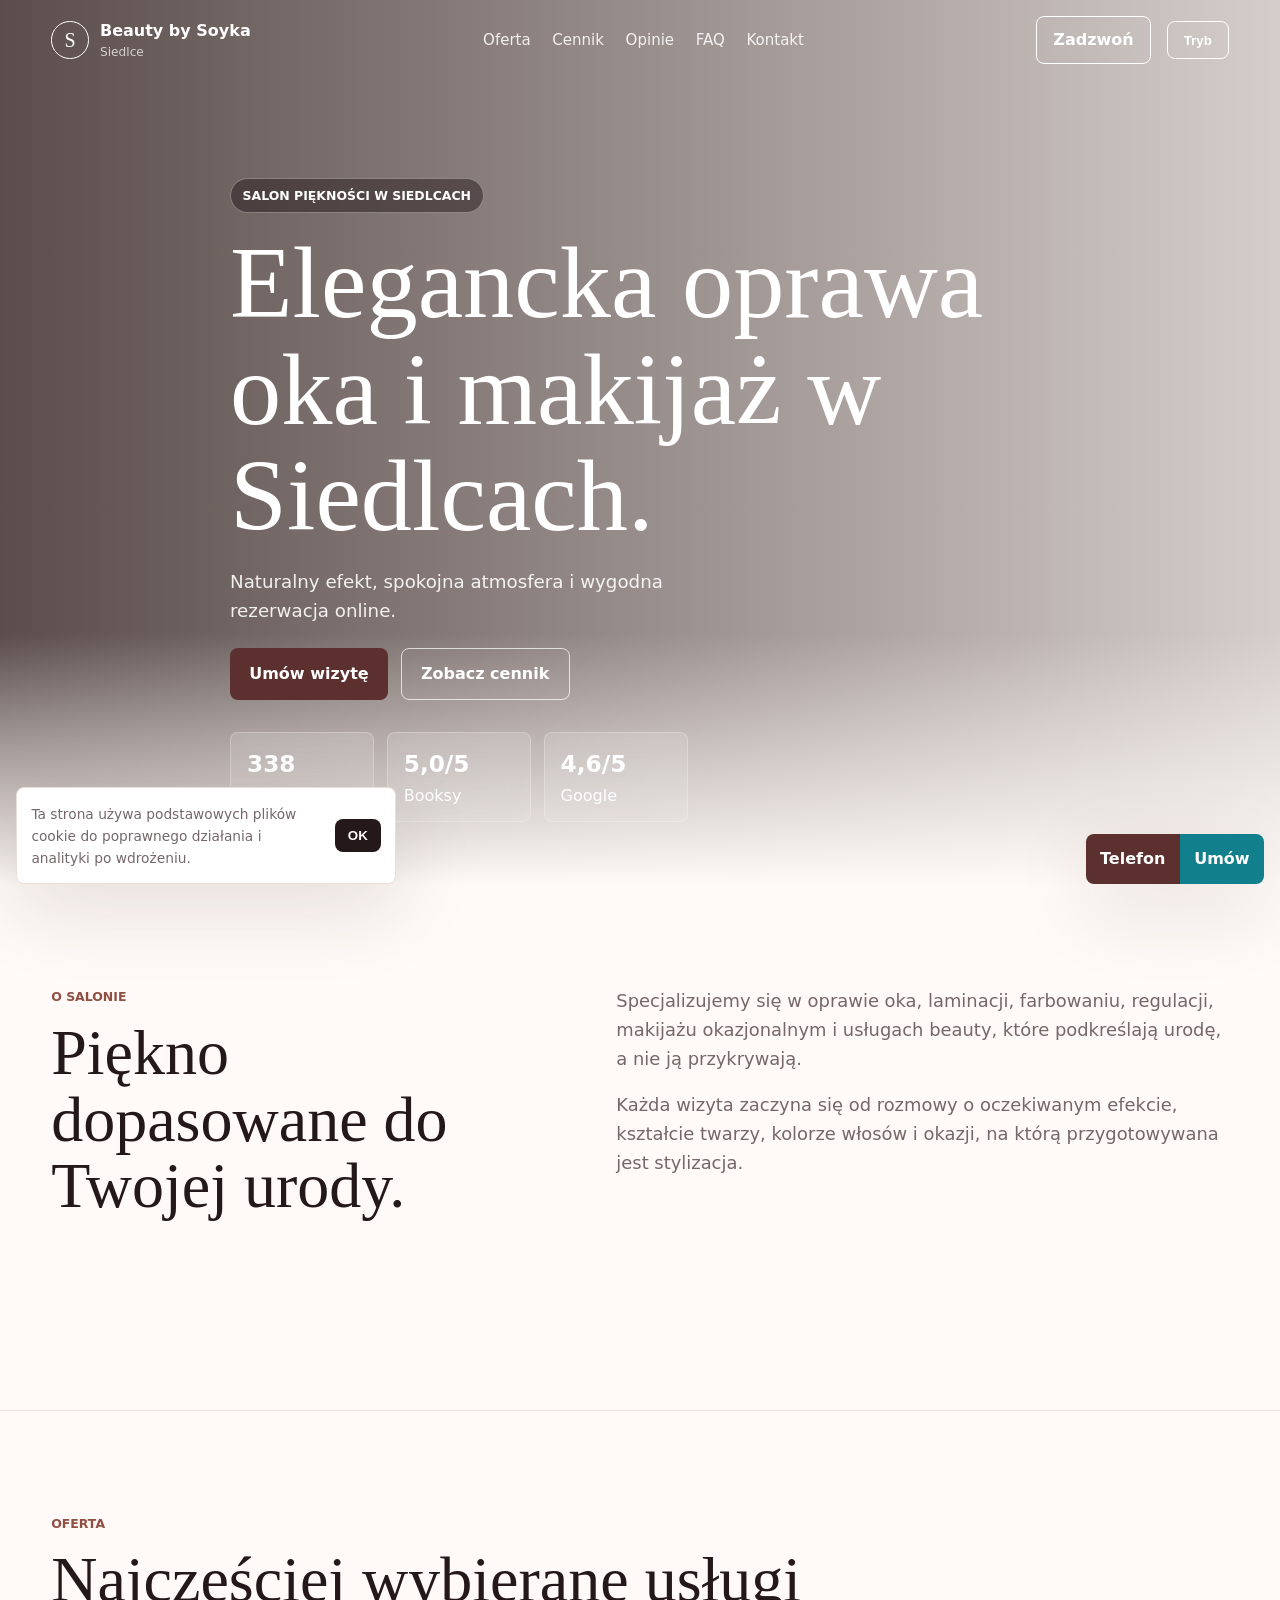
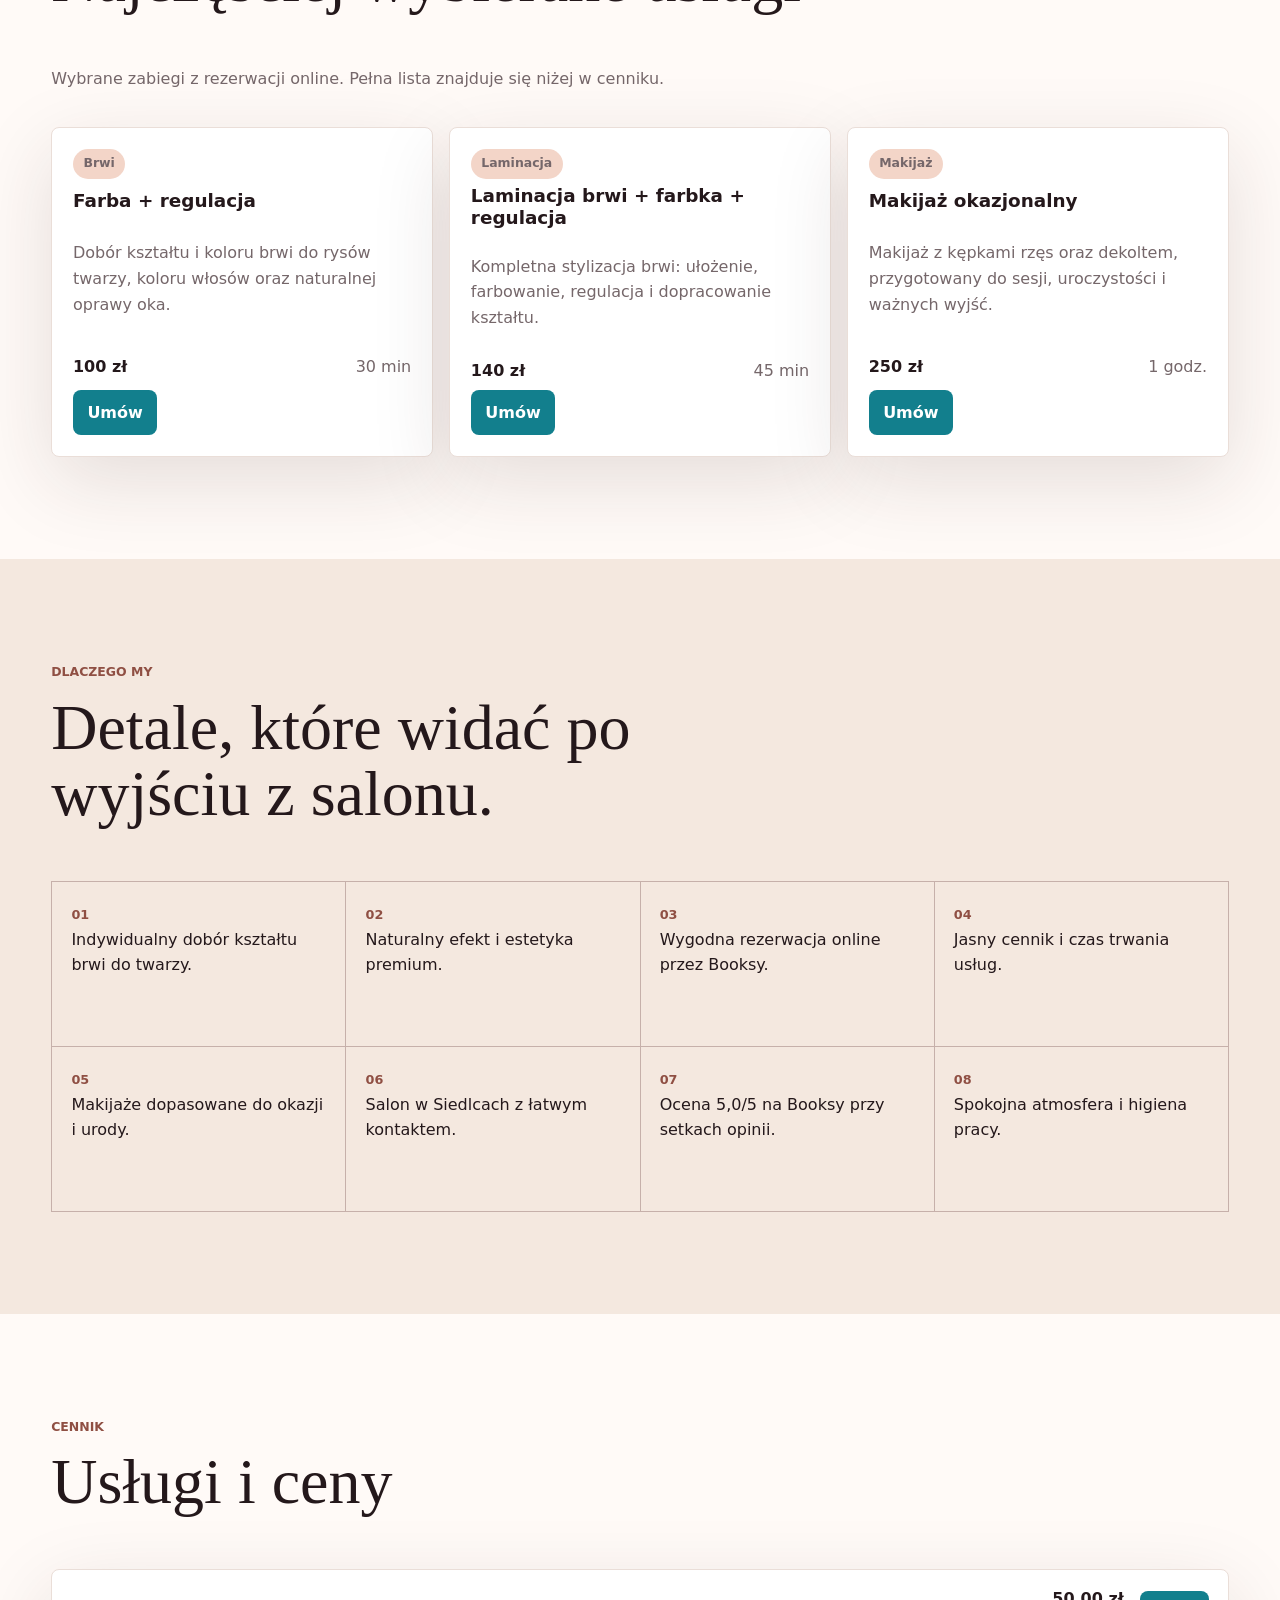
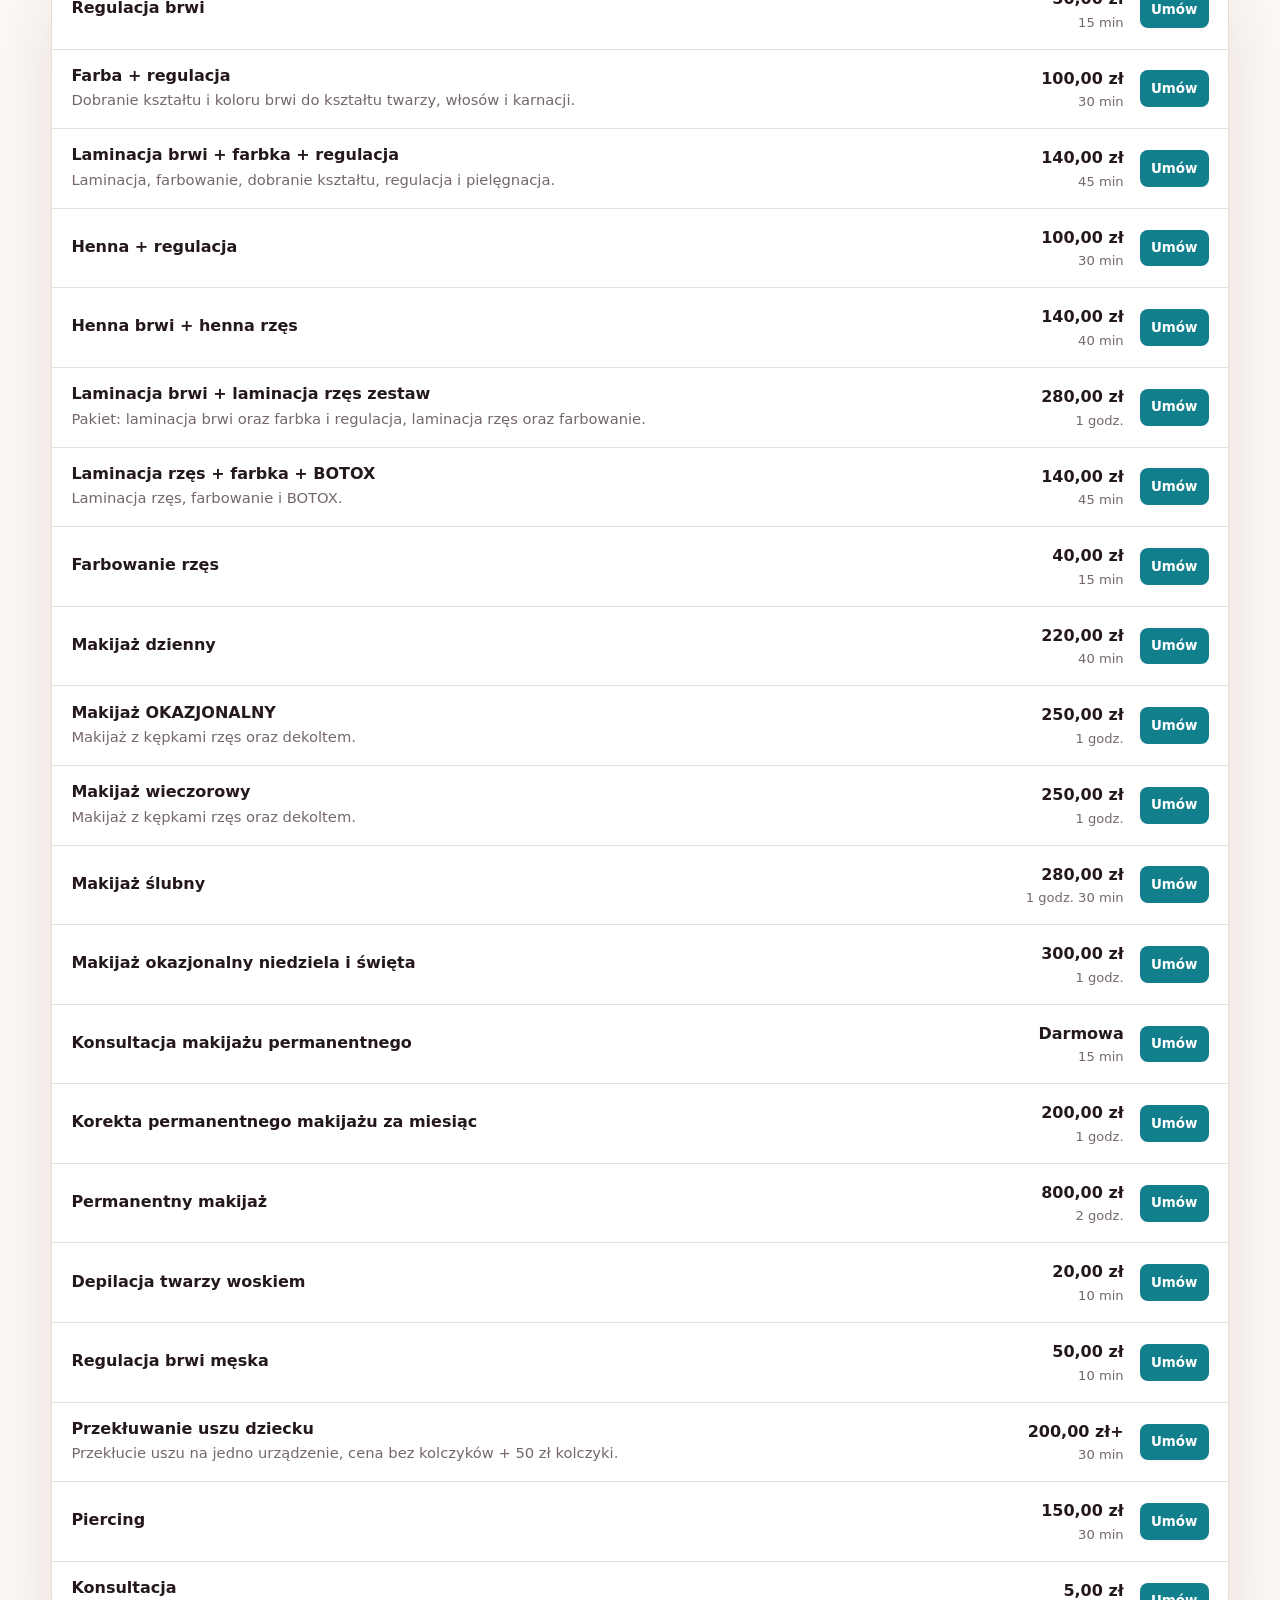
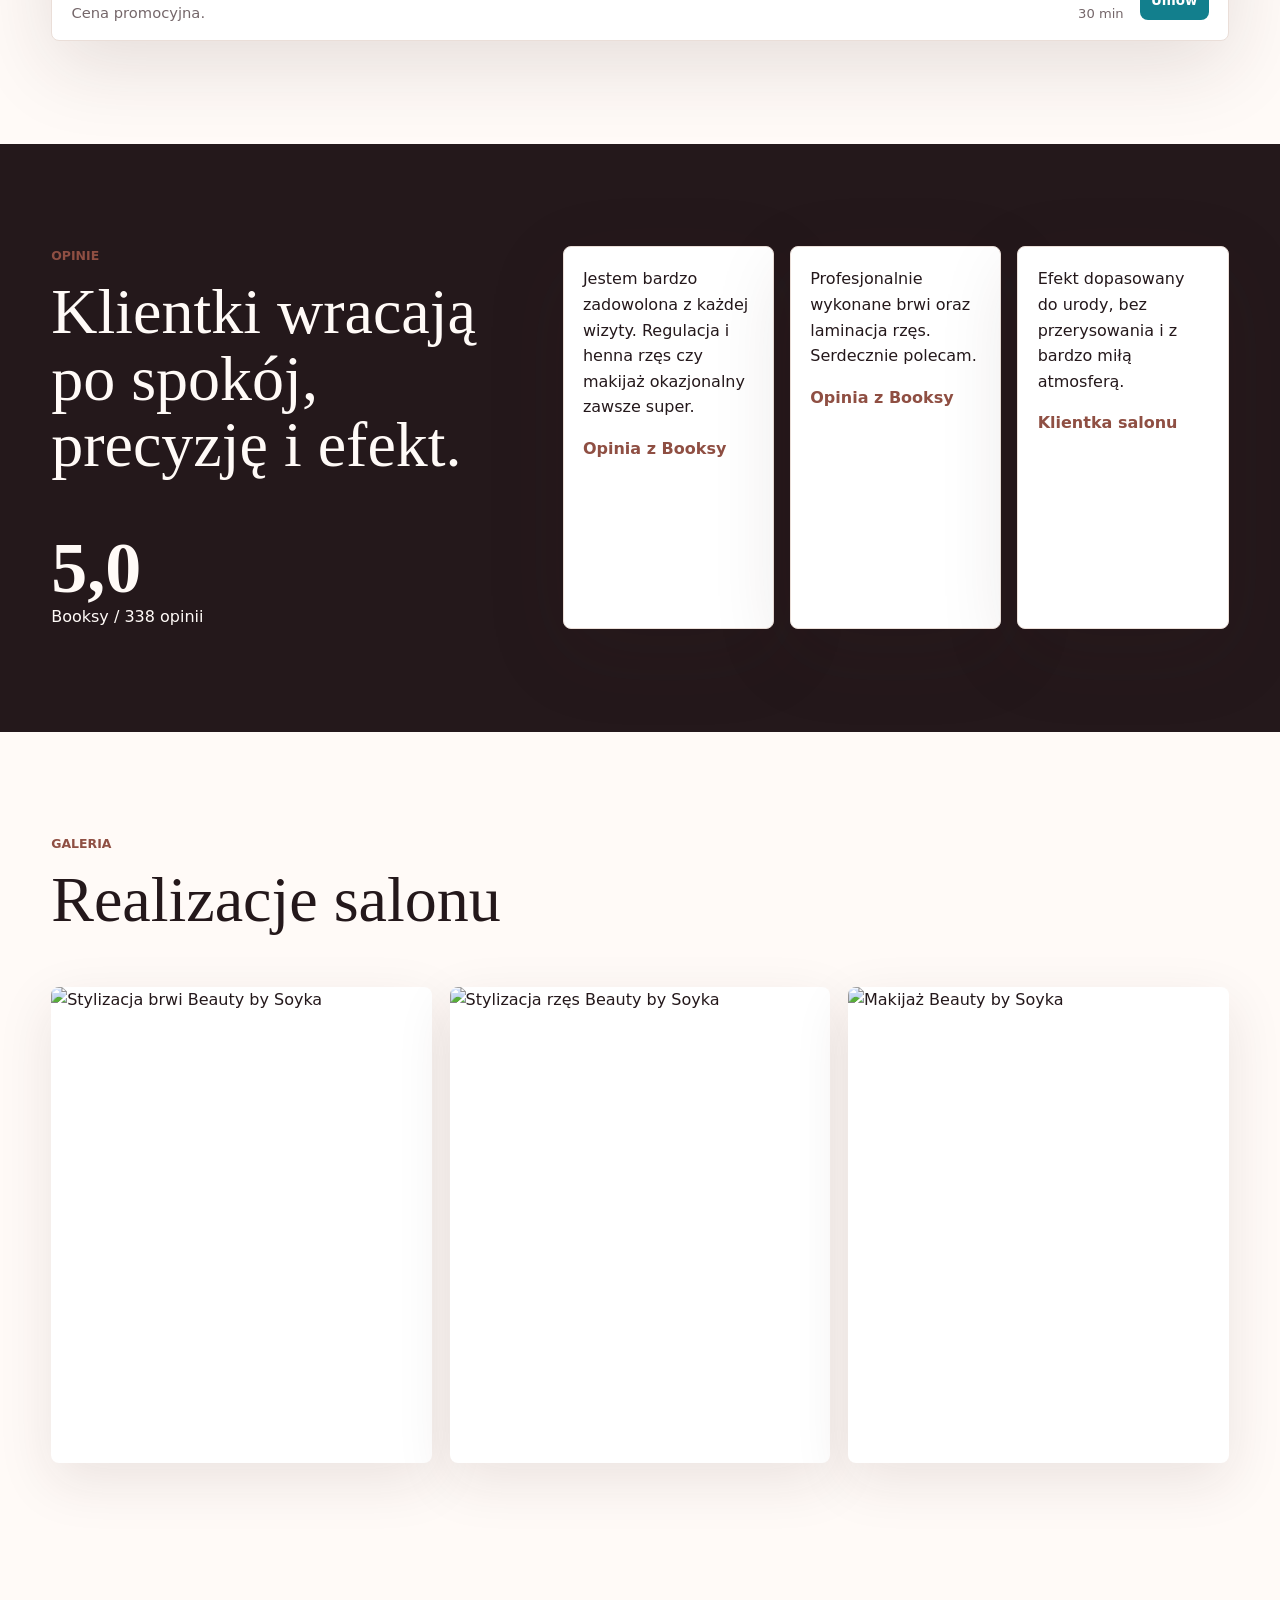
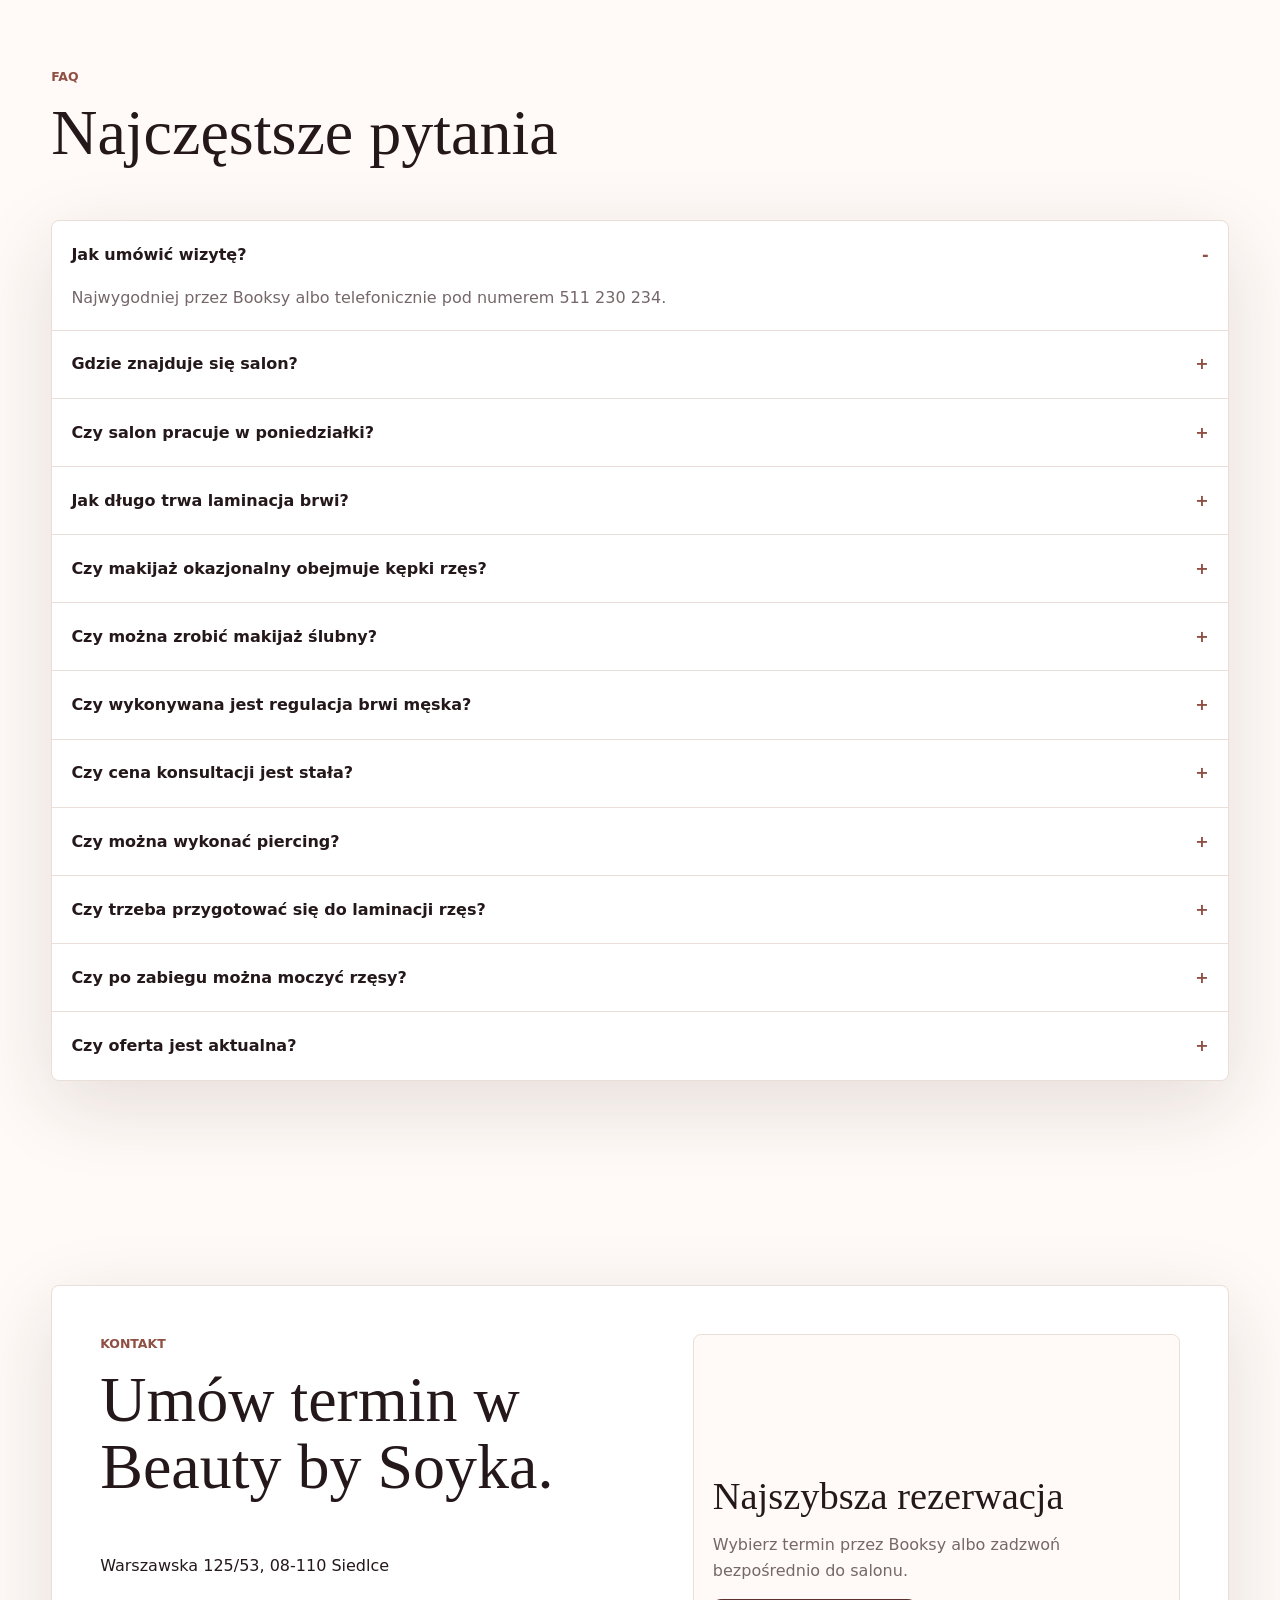
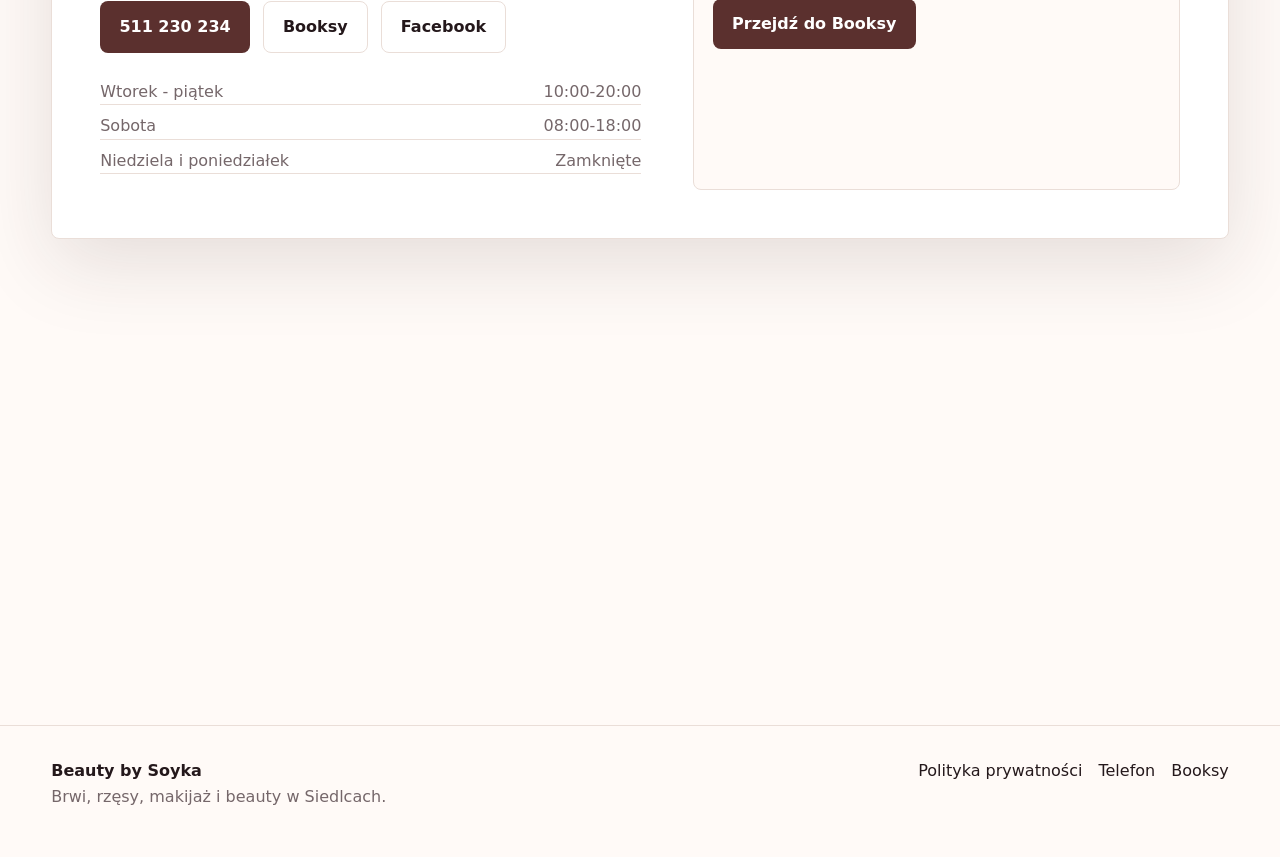
==== commit 71eb2280: "Add files via upload" ====
--- a/index.html
+++ b/index.html
@@ -8,11 +8,11 @@
   <meta name="theme-color" content="#fff7f2" />
   <meta property="og:title" content="Beauty by Soyka | Salon piękności Siedlce" />
   <meta property="og:description" content="Elegancki salon beauty w Siedlcach. Brwi, rzęsy, makijaż, piercing i konsultacje." />
-  <meta property="og:image" content="https://d375139ucebi94.cloudfront.net/region2/pl/210437/biz_photo/133d632d2f10403e8578880e5a99db-soyka-studio-urody-biz-photo-9e3b946a880d43bb861b0a0f365493-booksy.jpeg" />
+  <meta property="og:image" content="https://d375139ucebi94.cloudfront.net/region2/pl/210437/inspiration/f822fc46e0b6441b91d747ff62ee57-beauty-by-soyka-inspiration-de50093f98584a188eb71ecad71de3-booksy.jpeg" />
   <meta property="og:type" content="website" />
   <link rel="stylesheet" href="styles.css" />
   <link rel="icon" href="data:image/svg+xml,%3Csvg xmlns='http://www.w3.org/2000/svg' viewBox='0 0 64 64'%3E%3Crect width='64' height='64' rx='18' fill='%2335242a'/%3E%3Cpath fill='%23f4d4c2' d='M18 42c11 6 23 6 34-1-7 10-23 13-34 1Zm3-15c5-8 17-10 24-4-8-2-16 0-24 4Zm2 9c6-3 15-3 21 0-6 4-15 4-21 0Z'/%3E%3C/svg%3E" />
-  <script type="application/ld+json">{"@context":"https://schema.org","@type":"BeautySalon","name":"Beauty by Soyka","image":"https://d375139ucebi94.cloudfront.net/region2/pl/210437/biz_photo/133d632d2f10403e8578880e5a99db-soyka-studio-urody-biz-photo-9e3b946a880d43bb861b0a0f365493-booksy.jpeg","address":{"@type":"PostalAddress","streetAddress":"Warszawska 125/53","postalCode":"08-110","addressLocality":"Siedlce","addressCountry":"PL"},"telephone":"+48511230234","priceRange":"20-800 PLN","aggregateRating":{"@type":"AggregateRating","ratingValue":"5.0","reviewCount":"338"},"url":"https://booksy.com/pl-pl/210437_beauty-by-soyka_brwi-i-rzesy_4669_siedlce#ba_s=seo","sameAs":["https://www.facebook.com/people/Soyka-Brows/100080818704434/#"]}</script>
+  <script type="application/ld+json">{"@context":"https://schema.org","@type":"BeautySalon","name":"Beauty by Soyka","image":"https://d375139ucebi94.cloudfront.net/region2/pl/210437/inspiration/f822fc46e0b6441b91d747ff62ee57-beauty-by-soyka-inspiration-de50093f98584a188eb71ecad71de3-booksy.jpeg","address":{"@type":"PostalAddress","streetAddress":"Warszawska 125/53","postalCode":"08-110","addressLocality":"Siedlce","addressCountry":"PL"},"telephone":"+48511230234","priceRange":"20-800 PLN","aggregateRating":{"@type":"AggregateRating","ratingValue":"5.0","reviewCount":"338"},"url":"https://booksy.com/pl-pl/210437_beauty-by-soyka_brwi-i-rzesy_4669_siedlce#ba_s=seo","sameAs":["https://www.facebook.com/people/Soyka-Brows/100080818704434/#"]}</script>
 </head>
 <body>
   <a class="skip-link" href="#main">Przejdź do treści</a>
@@ -25,13 +25,12 @@
   </header>
   <main id="main">
     <section class="hero" id="top"><div class="hero-media" role="img" aria-label="Beauty by Soyka"></div><div class="hero-shade"></div><div class="hero-content reveal"><p class="eyebrow">Salon piękności w Siedlcach</p><h1>Elegancka oprawa oka i makijaż w Siedlcach.</h1><p class="hero-lead">Naturalny efekt, spokojna atmosfera i wygodna rezerwacja online.</p><div class="hero-actions"><a class="btn primary" href="https://booksy.com/pl-pl/210437_beauty-by-soyka_brwi-i-rzesy_4669_siedlce#ba_s=seo" target="_blank" rel="noreferrer">Umów wizytę</a><a class="btn ghost" href="#cennik">Zobacz cennik</a></div><div class="trust-strip"><span><strong data-count="338">0</strong> opinii Booksy</span><span><strong>5,0/5</strong> Booksy</span><span><strong>4,6/5</strong> Google</span></div></div></section>
-    <section class="intro section"><div class="section-heading reveal"><p class="eyebrow">O salonie</p><h2>Profesjonalny efekt bez przesady.</h2></div><div class="intro-copy reveal"><p>Specjalizujemy się w oprawie oka, laminacji, farbowaniu, regulacji, makijażu okazjonalnym i usługach beauty, które podkreślają urodę, a nie ją przykrywają.</p><p>Każda wizyta zaczyna się od rozmowy o oczekiwanym efekcie, kształcie twarzy, kolorze włosów i okazji, na którą przygotowywana jest stylizacja.</p></div></section>
+    <section class="intro section"><div class="section-heading reveal"><p class="eyebrow">O salonie</p><h2>Piękno dopasowane do Twojej urody.</h2></div><div class="intro-copy reveal"><p>Specjalizujemy się w oprawie oka, laminacji, farbowaniu, regulacji, makijażu okazjonalnym i usługach beauty, które podkreślają urodę, a nie ją przykrywają.</p><p>Każda wizyta zaczyna się od rozmowy o oczekiwanym efekcie, kształcie twarzy, kolorze włosów i okazji, na którą przygotowywana jest stylizacja.</p></div></section>
     <section class="section services" id="oferta"><div class="section-heading reveal"><p class="eyebrow">Oferta</p><h2>Najczęściej wybierane usługi</h2><p>Wybrane zabiegi z rezerwacji online. Pełna lista znajduje się niżej w cenniku.</p></div><div class="service-grid"><article class="service-card reveal"><span class="service-tag">Brwi</span><h3>Farba + regulacja</h3><p>Dobór kształtu i koloru brwi do rysów twarzy, koloru włosów oraz naturalnej oprawy oka.</p><div><strong>100 zł</strong><span>30 min</span></div><a href="https://booksy.com/pl-pl/210437_beauty-by-soyka_brwi-i-rzesy_4669_siedlce#ba_s=seo" target="_blank" rel="noreferrer">Umów</a></article><article class="service-card reveal"><span class="service-tag">Laminacja</span><h3>Laminacja brwi + farbka + regulacja</h3><p>Kompletna stylizacja brwi: ułożenie, farbowanie, regulacja i dopracowanie kształtu.</p><div><strong>140 zł</strong><span>45 min</span></div><a href="https://booksy.com/pl-pl/210437_beauty-by-soyka_brwi-i-rzesy_4669_siedlce#ba_s=seo" target="_blank" rel="noreferrer">Umów</a></article><article class="service-card reveal"><span class="service-tag">Makijaż</span><h3>Makijaż okazjonalny</h3><p>Makijaż z kępkami rzęs oraz dekoltem, przygotowany do sesji, uroczystości i ważnych wyjść.</p><div><strong>250 zł</strong><span>1 godz.</span></div><a href="https://booksy.com/pl-pl/210437_beauty-by-soyka_brwi-i-rzesy_4669_siedlce#ba_s=seo" target="_blank" rel="noreferrer">Umów</a></article></div></section>
     <section class="section why"><div class="section-heading reveal"><p class="eyebrow">Dlaczego my</p><h2>Detale, które widać po wyjściu z salonu.</h2></div><div class="why-grid"><div class="why-item reveal"><span>01</span><p>Indywidualny dobór kształtu brwi do twarzy.</p></div><div class="why-item reveal"><span>02</span><p>Naturalny efekt i estetyka premium.</p></div><div class="why-item reveal"><span>03</span><p>Wygodna rezerwacja online przez Booksy.</p></div><div class="why-item reveal"><span>04</span><p>Jasny cennik i czas trwania usług.</p></div><div class="why-item reveal"><span>05</span><p>Makijaże dopasowane do okazji i urody.</p></div><div class="why-item reveal"><span>06</span><p>Salon w Siedlcach z łatwym kontaktem.</p></div><div class="why-item reveal"><span>07</span><p>Ocena 5,0/5 na Booksy przy setkach opinii.</p></div><div class="why-item reveal"><span>08</span><p>Spokojna atmosfera i higiena pracy.</p></div></div></section>
-    <section class="section before-after"><div class="section-heading reveal"><p class="eyebrow">Przed i po</p><h2>Subtelna zmiana, mocniejszy efekt.</h2></div><div class="comparison reveal"><div><span>Przed</span><p>Naturalna oprawa oka</p></div><div><span>Po</span><p>Laminacja, kolor i regulacja</p></div></div></section>
     <section class="section pricing" id="cennik"><div class="section-heading reveal"><p class="eyebrow">Cennik</p><h2>Usługi i ceny</h2></div><div class="price-list reveal" data-prices></div></section>
     <section class="section reviews" id="opinie"><div class="review-summary reveal"><p class="eyebrow">Opinie</p><h2>Klientki wracają po spokój, precyzję i efekt.</h2><div class="rating"><strong>5,0</strong><span>Booksy / 338 opinii</span></div></div><div class="review-grid"><blockquote class="reveal"><p>Jestem bardzo zadowolona z każdej wizyty. Regulacja i henna rzęs czy makijaż okazjonalny zawsze super.</p><cite>Opinia z Booksy</cite></blockquote><blockquote class="reveal"><p>Profesjonalnie wykonane brwi oraz laminacja rzęs. Serdecznie polecam.</p><cite>Opinia z Booksy</cite></blockquote><blockquote class="reveal"><p>Efekt dopasowany do urody, bez przerysowania i z bardzo miłą atmosferą.</p><cite>Klientka salonu</cite></blockquote></div></section>
-    <section class="section gallery"><div class="section-heading reveal"><p class="eyebrow">Galeria</p><h2>Nasze prace</h2></div><div class="gallery-grid"><figure class="reveal"><img loading="lazy" src="https://d375139ucebi94.cloudfront.net/region2/pl/210437/biz_photo/133d632d2f10403e8578880e5a99db-soyka-studio-urody-biz-photo-9e3b946a880d43bb861b0a0f365493-booksy.jpeg" alt="Beauty by Soyka - zdjęcie salonu" /></figure><figure class="placeholder reveal"><span>Brwi</span></figure><figure class="placeholder reveal"><span>Rzęsy</span></figure><figure class="placeholder reveal"><span>Makijaż</span></figure></div></section>
+    <section class="section gallery"><div class="section-heading reveal"><p class="eyebrow">Galeria</p><h2>Realizacje salonu</h2></div><div class="gallery-grid"><figure class="reveal gallery-portrait"><img loading="lazy" src="https://d375139ucebi94.cloudfront.net/region2/pl/210437/inspiration/c47c0a722f3a4f1e8b5c128a477586-soyka-studio-urody-inspiration-e3aec65a3c9945898652ac2433a921-booksy.jpeg" alt="Stylizacja brwi Beauty by Soyka" /></figure><figure class="reveal gallery-close"><img loading="lazy" src="https://d375139ucebi94.cloudfront.net/region2/pl/210437/inspiration/9cb02a9654334e2b9fb8f957ca4c4e-soyka-studio-urody-inspiration-d3b9769b9fdf41e682f0d783ccec65-booksy.jpeg" alt="Stylizacja rzęs Beauty by Soyka" /></figure><figure class="reveal gallery-wide"><img loading="lazy" src="https://d375139ucebi94.cloudfront.net/region2/pl/210437/inspiration/2fc38a7c3f744f3baba63ffc21935d-soyka-studio-urody-inspiration-98299611deae42e3bd51199759ae45-booksy.jpeg" alt="Makijaż Beauty by Soyka" /></figure></div></section>
     <section class="section faq" id="faq"><div class="section-heading reveal"><p class="eyebrow">FAQ</p><h2>Najczęstsze pytania</h2></div><div class="faq-list reveal" data-faq></div></section>
     <section class="section contact" id="kontakt"><div class="contact-panel reveal"><div><p class="eyebrow">Kontakt</p><h2>Umów termin w Beauty by Soyka.</h2><p>Warszawska 125/53, 08-110 Siedlce</p><div class="contact-actions"><a class="btn primary" href="tel:+48511230234">511 230 234</a><a class="btn outline" href="https://booksy.com/pl-pl/210437_beauty-by-soyka_brwi-i-rzesy_4669_siedlce#ba_s=seo" target="_blank" rel="noreferrer">Booksy</a><a class="btn outline" href="https://www.facebook.com/people/Soyka-Brows/100080818704434/#" target="_blank" rel="noreferrer">Facebook</a></div><dl class="hours"><div><dt>Wtorek - piątek</dt><dd>10:00-20:00</dd></div><div><dt>Sobota</dt><dd>08:00-18:00</dd></div><div><dt>Niedziela i poniedziałek</dt><dd>Zamknięte</dd></div></dl></div><div class="contact-note"><strong>Najszybsza rezerwacja</strong><p>Wybierz termin przez Booksy albo zadzwoń bezpośrednio do salonu.</p><a class="btn primary" href="https://booksy.com/pl-pl/210437_beauty-by-soyka_brwi-i-rzesy_4669_siedlce#ba_s=seo" target="_blank" rel="noreferrer">Przejdź do Booksy</a></div></div><iframe class="map reveal" title="Mapa dojazdu do Beauty by Soyka" loading="lazy" referrerpolicy="no-referrer-when-downgrade" src="https://www.google.com/maps?q=Warszawska%20125%2F53%2C%2008-110%20Siedlce&output=embed"></iframe></section>
   </main>
--- a/styles.css
+++ b/styles.css
@@ -1 +1 @@
-:root{color-scheme:light;--bg:#fffaf7;--surface:#fff;--ink:#24181b;--muted:#75676a;--line:#eaded8;--accent:#8f4f43;--accent-dark:#5b302e;--rose:#f3d5c8;--teal:#127f8d;--shadow:0 24px 80px rgba(56,30,28,.13);--radius:8px;font-family:Inter,ui-sans-serif,system-ui,-apple-system,BlinkMacSystemFont,"Segoe UI",sans-serif}*{box-sizing:border-box}html{scroll-behavior:smooth}body{margin:0;background:var(--bg);color:var(--ink);line-height:1.6}body.dark{color-scheme:dark;--bg:#171213;--surface:#21191a;--ink:#fff7f1;--muted:#d7c3ba;--line:#443332;--accent:#e6a38d;--accent-dark:#f7c0ab;--rose:#392524;--teal:#5cc1ca;--shadow:0 24px 80px rgba(0,0,0,.32)}a{color:inherit;text-decoration:none}img{display:block;max-width:100%}.skip-link{position:absolute;left:1rem;top:-4rem;z-index:100;background:var(--ink);color:var(--bg);padding:.6rem 1rem}.skip-link:focus{top:1rem}.loader{position:fixed;inset:0;z-index:999;display:grid;place-items:center;background:var(--bg);transition:opacity .5s ease,visibility .5s ease}.loader span{text-transform:uppercase;font-size:.78rem;color:var(--accent-dark)}body.loaded .loader{opacity:0;visibility:hidden}.site-header{position:fixed;top:0;left:0;right:0;z-index:50;display:grid;grid-template-columns:auto 1fr auto auto;align-items:center;gap:1rem;padding:1rem clamp(1rem,4vw,3.5rem);color:#fff;transition:.25s ease}.site-header.is-scrolled,.site-header.is-open{background:color-mix(in srgb,var(--surface) 92%,transparent);color:var(--ink);box-shadow:0 10px 40px rgba(33,20,18,.08);backdrop-filter:blur(18px)}.brand{display:inline-flex;align-items:center;gap:.7rem}.brand-mark{display:grid;width:2.35rem;height:2.35rem;place-items:center;border:1px solid currentColor;border-radius:50%;font-family:Georgia,serif;font-size:1.25rem}.brand strong,.brand small{display:block}.brand small{opacity:.72;font-size:.76rem}.nav{justify-self:center;display:flex;gap:1.35rem;font-size:.94rem}.nav a{opacity:.88}.nav a:hover{opacity:1}.header-cta,.btn,.service-card a,.cookie button{border:0;border-radius:var(--radius);cursor:pointer;font-weight:750;transition:transform .2s ease,background .2s ease,color .2s ease}.header-cta{padding:.65rem 1rem;border:1px solid currentColor;background:transparent;color:inherit}.btn{display:inline-flex;min-height:3rem;align-items:center;justify-content:center;padding:.75rem 1.2rem}.btn:hover,.service-card a:hover,.cookie button:hover{transform:translateY(-2px)}.primary{background:var(--accent-dark);color:#fff}.ghost{color:#fff;border:1px solid rgba(255,255,255,.72)}.outline{border:1px solid var(--line);color:var(--ink)}.nav-toggle{display:none;width:2.8rem;height:2.8rem;border:0;border-radius:50%;background:color-mix(in srgb,currentColor 12%,transparent);color:currentColor}.nav-toggle span{display:block;width:1.1rem;height:2px;margin:.28rem auto;background:currentColor}.hero{position:relative;min-height:88svh;display:grid;align-items:center;overflow:hidden;isolation:isolate;padding-top:5.5rem}.hero-media{position:absolute;inset:0;z-index:-2;background:linear-gradient(90deg,rgba(30,14,12,.74),rgba(30,14,12,.18)),url("https://d375139ucebi94.cloudfront.net/region2/pl/210437/biz_photo/133d632d2f10403e8578880e5a99db-soyka-studio-urody-biz-photo-9e3b946a880d43bb861b0a0f365493-booksy.jpeg") center/cover;transform:scale(1.03);animation:heroZoom 14s ease-in-out infinite alternate}.hero-shade{position:absolute;inset:auto 0 0;height:28vh;z-index:-1;background:linear-gradient(transparent,var(--bg))}.hero-content{width:min(820px,calc(100% - 2rem));margin:clamp(4rem,10vh,7rem) auto clamp(2.5rem,7vh,5rem);color:#fff}.eyebrow{margin:0 0 .8rem;color:var(--accent);font-size:.78rem;font-weight:800;text-transform:uppercase}.hero .eyebrow{display:inline-flex;width:fit-content;margin-bottom:1.05rem;padding:.42rem .72rem;border:1px solid rgba(255,255,255,.34);border-radius:999px;background:rgba(36,24,27,.48);color:#fff;backdrop-filter:blur(12px)}h1,h2,h3,p{margin-top:0}h1,h2{line-height:1.04;letter-spacing:0}h1{max-width:820px;margin-bottom:1.1rem;font-family:Georgia,"Times New Roman",serif;font-size:clamp(2.6rem,8vw,6.7rem);font-weight:500}h2{font-family:Georgia,"Times New Roman",serif;font-size:clamp(2rem,5vw,4.4rem);font-weight:500}h3{line-height:1.2;font-size:1.15rem}.hero-lead{max-width:520px;color:rgba(255,255,255,.9);font-size:clamp(1rem,1.7vw,1.14rem)}.hero-actions,.contact-actions{display:flex;flex-wrap:wrap;gap:.8rem;margin-top:1.4rem}.trust-strip{display:flex;flex-wrap:wrap;gap:.8rem;margin-top:2rem}.trust-strip span{min-width:9rem;padding:.8rem 1rem;border:1px solid rgba(255,255,255,.25);border-radius:var(--radius);background:rgba(255,255,255,.12);backdrop-filter:blur(18px)}.trust-strip strong{display:block;font-size:1.45rem}.section{padding:clamp(4rem,8vw,7rem) clamp(1rem,4vw,3.5rem)}.section-heading{max-width:760px;margin-bottom:2.2rem}.section-heading p:not(.eyebrow){max-width:620px;color:var(--muted)}.intro{display:grid;grid-template-columns:.9fr 1.1fr;gap:clamp(2rem,5vw,5rem);border-bottom:1px solid var(--line)}.intro-copy{color:var(--muted);font-size:1.12rem}.service-grid,.review-grid,.gallery-grid{display:grid;grid-template-columns:repeat(3,minmax(0,1fr));gap:1rem}.service-card,.review-grid blockquote,.contact-panel,.price-list,.faq-list{background:var(--surface);border:1px solid var(--line);border-radius:var(--radius);box-shadow:var(--shadow)}.service-card{display:grid;min-height:330px;padding:1.3rem}.service-tag{width:fit-content;height:1.9rem;padding:.25rem .65rem;border-radius:999px;background:var(--rose);color:var(--accent-dark);font-size:.78rem;font-weight:800}.service-card p,.service-card span,.price-desc,.faq-answer,.hours,.footer p{color:var(--muted)}.service-card div{align-self:end;display:flex;justify-content:space-between;gap:1rem}.service-card a{align-self:end;display:inline-flex;width:fit-content;padding:.62rem .9rem;background:var(--teal);color:#fff}.why{background:#f4e8df}body.dark .why{background:#211718}.why-grid{display:grid;grid-template-columns:repeat(4,minmax(0,1fr));border-top:1px solid color-mix(in srgb,var(--accent-dark) 30%,transparent);border-left:1px solid color-mix(in srgb,var(--accent-dark) 30%,transparent)}.why-item{min-height:165px;padding:1.2rem;border-right:1px solid color-mix(in srgb,var(--accent-dark) 30%,transparent);border-bottom:1px solid color-mix(in srgb,var(--accent-dark) 30%,transparent)}.why-item span{color:var(--accent);font-size:.8rem;font-weight:900}.comparison{display:grid;grid-template-columns:1fr 1fr;min-height:360px;overflow:hidden;border-radius:var(--radius);box-shadow:var(--shadow)}.comparison>div{display:grid;align-content:end;padding:1.4rem;color:#fff;background:linear-gradient(transparent,rgba(0,0,0,.64)),linear-gradient(135deg,#5b302e,#d8aa98)}.comparison>div:last-child{background:linear-gradient(transparent,rgba(0,0,0,.58)),linear-gradient(135deg,#127f8d,#f0b8a2)}.comparison span{font-weight:850;text-transform:uppercase}.price-list{overflow:hidden}.price-row{display:grid;grid-template-columns:1fr auto auto;gap:1rem;align-items:center;padding:1rem 1.2rem;border-bottom:1px solid var(--line)}.price-row:last-child{border-bottom:0}.price-row h3{margin-bottom:.2rem;font-size:1rem}.price-desc{margin-bottom:0;font-size:.92rem}.price-meta{text-align:right}.price-meta strong,.price-meta span{display:block}.price-meta span{color:var(--muted);font-size:.82rem}.book-btn{display:inline-flex;min-width:4rem;justify-content:center;padding:.48rem .7rem;border-radius:var(--radius);background:var(--teal);color:#fff;font-weight:800;font-size:.84rem}.reviews{display:grid;grid-template-columns:.85fr 1.15fr;gap:1.2rem;background:var(--ink);color:var(--bg)}.rating strong{display:block;font-family:Georgia,serif;font-size:4.5rem;line-height:1}.review-grid{grid-template-columns:repeat(3,minmax(0,1fr))}.review-grid blockquote{margin:0;padding:1.2rem;color:var(--ink)}.review-grid cite{color:var(--accent);font-style:normal;font-weight:800}.gallery-grid{grid-template-columns:1.4fr repeat(3,1fr)}.gallery-grid figure{min-height:310px;margin:0;overflow:hidden;border-radius:var(--radius);background:var(--rose)}.gallery-grid img{width:100%;height:100%;object-fit:cover}.placeholder{display:grid;place-items:center;color:var(--accent-dark);font-family:Georgia,serif;font-size:1.7rem}.faq-list{overflow:hidden}.faq-item{border-bottom:1px solid var(--line)}.faq-item:last-child{border-bottom:0}.faq-question{display:flex;width:100%;min-height:4.2rem;align-items:center;justify-content:space-between;gap:1rem;border:0;background:transparent;color:var(--ink);cursor:pointer;padding:1rem 1.2rem;text-align:left;font:inherit;font-weight:800}.faq-question span{flex:0 0 auto;color:var(--accent)}.faq-answer{display:none;margin:-.2rem 0 0;padding:0 1.2rem 1.2rem}.faq-item.is-open .faq-answer{display:block}.contact-panel{display:grid;grid-template-columns:1fr .9fr;gap:clamp(1.5rem,4vw,4rem);padding:clamp(1.2rem,4vw,3rem)}.hours{display:grid;gap:.5rem;margin-top:1.6rem}.hours div{display:flex;justify-content:space-between;gap:1rem;border-bottom:1px solid var(--line)}.hours dt,.hours dd{margin:0}.contact-note{display:grid;align-content:center;gap:1rem;padding:1.2rem;border:1px solid var(--line);border-radius:var(--radius);background:var(--bg)}.contact-note strong{font-family:Georgia,"Times New Roman",serif;font-size:clamp(1.6rem,3vw,2.5rem);font-weight:500;line-height:1.05}.contact-note p{color:var(--muted);margin:0}.contact-note .btn{width:fit-content}.map{width:100%;min-height:360px;margin-top:1rem;border:0;border-radius:var(--radius)}.footer{display:flex;justify-content:space-between;gap:1rem;padding:2rem clamp(1rem,4vw,3.5rem);border-top:1px solid var(--line)}.footer div:last-child{display:flex;flex-wrap:wrap;gap:1rem}.floating-cta{position:fixed;right:1rem;bottom:1rem;z-index:40;display:flex;overflow:hidden;border-radius:var(--radius);box-shadow:var(--shadow)}.floating-cta a{padding:.75rem .9rem;background:var(--teal);color:#fff;font-weight:850}.floating-cta a:first-child{background:var(--accent-dark)}.cookie{position:fixed;left:1rem;bottom:1rem;z-index:60;display:none;max-width:380px;gap:1rem;align-items:center;padding:.9rem;border:1px solid var(--line);border-radius:var(--radius);background:var(--surface);box-shadow:var(--shadow)}.cookie.is-visible{display:flex}.cookie p{margin:0;color:var(--muted);font-size:.86rem}.cookie button{padding:.55rem .8rem;background:var(--ink);color:var(--bg)}.reveal{opacity:0;transform:translateY(24px);transition:opacity .7s ease,transform .7s ease}.reveal.is-visible{opacity:1;transform:none}@keyframes heroZoom{to{transform:scale(1.08)}}@media (prefers-reduced-motion:reduce){*,*::before,*::after{animation-duration:.01ms!important;scroll-behavior:auto!important;transition-duration:.01ms!important}}@media (max-width:980px){.site-header{grid-template-columns:auto auto}.nav-toggle{display:block;justify-self:end}.nav,.header-cta{display:none}.site-header.is-open .nav{grid-column:1/-1;display:grid;justify-self:stretch;gap:.2rem;padding-top:.8rem}.site-header.is-open .nav a{padding:.75rem 0}.intro,.reviews,.contact-panel{grid-template-columns:1fr}.service-grid,.review-grid,.why-grid{grid-template-columns:repeat(2,minmax(0,1fr))}.gallery-grid{grid-template-columns:repeat(2,minmax(0,1fr))}}@media (max-width:640px){.site-header{padding:.8rem 1rem}.hero{min-height:86svh;padding-top:4.5rem}.hero-content{margin-top:4rem;margin-bottom:2.2rem}.hero-actions .btn,.contact-actions .btn{width:100%}.trust-strip span{flex:1 1 100%}.section{padding:3.5rem 1rem}.service-grid,.review-grid,.why-grid,.comparison,.gallery-grid{grid-template-columns:1fr}.price-row{grid-template-columns:1fr auto}.price-row .book-btn{grid-column:2}.footer{display:grid}.floating-cta{right:.75rem;bottom:.75rem}.cookie{right:1rem;bottom:4.5rem}}
+:root{color-scheme:light;--bg:#fffaf7;--surface:#fff;--ink:#24181b;--muted:#75676a;--line:#eaded8;--accent:#8f4f43;--accent-dark:#5b302e;--rose:#f3d5c8;--teal:#127f8d;--shadow:0 24px 80px rgba(56,30,28,.13);--radius:8px;font-family:Inter,ui-sans-serif,system-ui,-apple-system,BlinkMacSystemFont,"Segoe UI",sans-serif}*{box-sizing:border-box}html{scroll-behavior:smooth}body{margin:0;background:var(--bg);color:var(--ink);line-height:1.6}body.dark{color-scheme:dark;--bg:#171213;--surface:#21191a;--ink:#fff7f1;--muted:#d7c3ba;--line:#443332;--accent:#e6a38d;--accent-dark:#f7c0ab;--rose:#392524;--teal:#5cc1ca;--shadow:0 24px 80px rgba(0,0,0,.32)}a{color:inherit;text-decoration:none}img{display:block;max-width:100%}.skip-link{position:absolute;left:1rem;top:-4rem;z-index:100;background:var(--ink);color:var(--bg);padding:.6rem 1rem}.skip-link:focus{top:1rem}.loader{position:fixed;inset:0;z-index:999;display:grid;place-items:center;background:var(--bg);transition:opacity .5s ease,visibility .5s ease}.loader span{text-transform:uppercase;font-size:.78rem;color:var(--accent-dark)}body.loaded .loader{opacity:0;visibility:hidden}.site-header{position:fixed;top:0;left:0;right:0;z-index:50;display:grid;grid-template-columns:auto 1fr auto auto;align-items:center;gap:1rem;padding:1rem clamp(1rem,4vw,3.5rem);color:#fff;transition:.25s ease}.site-header.is-scrolled,.site-header.is-open{background:color-mix(in srgb,var(--surface) 92%,transparent);color:var(--ink);box-shadow:0 10px 40px rgba(33,20,18,.08);backdrop-filter:blur(18px)}.brand{display:inline-flex;align-items:center;gap:.7rem}.brand-mark{display:grid;width:2.35rem;height:2.35rem;place-items:center;border:1px solid currentColor;border-radius:50%;font-family:Georgia,serif;font-size:1.25rem}.brand strong,.brand small{display:block}.brand small{opacity:.72;font-size:.76rem}.nav{justify-self:center;display:flex;gap:1.35rem;font-size:.94rem}.nav a{opacity:.88}.nav a:hover{opacity:1}.header-cta,.btn,.service-card a,.cookie button{border:0;border-radius:var(--radius);cursor:pointer;font-weight:750;transition:transform .2s ease,background .2s ease,color .2s ease}.header-cta{padding:.65rem 1rem;border:1px solid currentColor;background:transparent;color:inherit}.btn{display:inline-flex;min-height:3rem;align-items:center;justify-content:center;padding:.75rem 1.2rem}.btn:hover,.service-card a:hover,.cookie button:hover{transform:translateY(-2px)}.primary{background:var(--accent-dark);color:#fff}.ghost{color:#fff;border:1px solid rgba(255,255,255,.72)}.outline{border:1px solid var(--line);color:var(--ink)}.nav-toggle{display:none;width:2.8rem;height:2.8rem;border:0;border-radius:50%;background:color-mix(in srgb,currentColor 12%,transparent);color:currentColor}.nav-toggle span{display:block;width:1.1rem;height:2px;margin:.28rem auto;background:currentColor}.hero{position:relative;min-height:88svh;display:grid;align-items:center;overflow:hidden;isolation:isolate;padding-top:5.5rem}.hero-media{position:absolute;inset:0;z-index:-2;background:linear-gradient(90deg,rgba(30,14,12,.74),rgba(30,14,12,.18)),url("https://d375139ucebi94.cloudfront.net/region2/pl/210437/inspiration/f822fc46e0b6441b91d747ff62ee57-beauty-by-soyka-inspiration-de50093f98584a188eb71ecad71de3-booksy.jpeg") center/cover;transform:scale(1.03);animation:heroZoom 14s ease-in-out infinite alternate}.hero-shade{position:absolute;inset:auto 0 0;height:28vh;z-index:-1;background:linear-gradient(transparent,var(--bg))}.hero-content{width:min(820px,calc(100% - 2rem));margin:clamp(4rem,10vh,7rem) auto clamp(2.5rem,7vh,5rem);color:#fff}.eyebrow{margin:0 0 .8rem;color:var(--accent);font-size:.78rem;font-weight:800;text-transform:uppercase}.hero .eyebrow{display:inline-flex;width:fit-content;margin-bottom:1.05rem;padding:.42rem .72rem;border:1px solid rgba(255,255,255,.34);border-radius:999px;background:rgba(36,24,27,.48);color:#fff;backdrop-filter:blur(12px)}h1,h2,h3,p{margin-top:0}h1,h2{line-height:1.04;letter-spacing:0}h1{max-width:820px;margin-bottom:1.1rem;font-family:Georgia,"Times New Roman",serif;font-size:clamp(2.6rem,8vw,6.7rem);font-weight:500}h2{font-family:Georgia,"Times New Roman",serif;font-size:clamp(2rem,5vw,4.4rem);font-weight:500}h3{line-height:1.2;font-size:1.15rem}.hero-lead{max-width:520px;color:rgba(255,255,255,.9);font-size:clamp(1rem,1.7vw,1.14rem)}.hero-actions,.contact-actions{display:flex;flex-wrap:wrap;gap:.8rem;margin-top:1.4rem}.trust-strip{display:flex;flex-wrap:wrap;gap:.8rem;margin-top:2rem}.trust-strip span{min-width:9rem;padding:.8rem 1rem;border:1px solid rgba(255,255,255,.25);border-radius:var(--radius);background:rgba(255,255,255,.12);backdrop-filter:blur(18px)}.trust-strip strong{display:block;font-size:1.45rem}.section{padding:clamp(4rem,8vw,7rem) clamp(1rem,4vw,3.5rem)}.section-heading{max-width:760px;margin-bottom:2.2rem}.section-heading p:not(.eyebrow){max-width:620px;color:var(--muted)}.intro{display:grid;grid-template-columns:.9fr 1.1fr;gap:clamp(2rem,5vw,5rem);border-bottom:1px solid var(--line)}.intro-copy{color:var(--muted);font-size:1.12rem}.service-grid,.review-grid,.gallery-grid{display:grid;grid-template-columns:repeat(3,minmax(0,1fr));gap:1rem}.service-card,.review-grid blockquote,.contact-panel,.price-list,.faq-list{background:var(--surface);border:1px solid var(--line);border-radius:var(--radius);box-shadow:var(--shadow)}.service-card{display:grid;min-height:330px;padding:1.3rem}.service-tag{width:fit-content;height:1.9rem;padding:.25rem .65rem;border-radius:999px;background:var(--rose);color:var(--accent-dark);font-size:.78rem;font-weight:800}.service-card p,.service-card span,.price-desc,.faq-answer,.hours,.footer p{color:var(--muted)}.service-card div{align-self:end;display:flex;justify-content:space-between;gap:1rem}.service-card a{align-self:end;display:inline-flex;width:fit-content;padding:.62rem .9rem;background:var(--teal);color:#fff}.why{background:#f4e8df}body.dark .why{background:#211718}.why-grid{display:grid;grid-template-columns:repeat(4,minmax(0,1fr));border-top:1px solid color-mix(in srgb,var(--accent-dark) 30%,transparent);border-left:1px solid color-mix(in srgb,var(--accent-dark) 30%,transparent)}.why-item{min-height:165px;padding:1.2rem;border-right:1px solid color-mix(in srgb,var(--accent-dark) 30%,transparent);border-bottom:1px solid color-mix(in srgb,var(--accent-dark) 30%,transparent)}.why-item span{color:var(--accent);font-size:.8rem;font-weight:900}.before-after-photo{margin:0;overflow:hidden;border-radius:var(--radius);box-shadow:var(--shadow);background:var(--rose)}.before-after-photo img{width:100%;max-height:680px;object-fit:cover}.price-list{overflow:hidden}.price-row{display:grid;grid-template-columns:1fr auto auto;gap:1rem;align-items:center;padding:1rem 1.2rem;border-bottom:1px solid var(--line)}.price-row:last-child{border-bottom:0}.price-row h3{margin-bottom:.2rem;font-size:1rem}.price-desc{margin-bottom:0;font-size:.92rem}.price-meta{text-align:right}.price-meta strong,.price-meta span{display:block}.price-meta span{color:var(--muted);font-size:.82rem}.book-btn{display:inline-flex;min-width:4rem;justify-content:center;padding:.48rem .7rem;border-radius:var(--radius);background:var(--teal);color:#fff;font-weight:800;font-size:.84rem}.reviews{display:grid;grid-template-columns:.85fr 1.15fr;gap:1.2rem;background:var(--ink);color:var(--bg)}.rating strong{display:block;font-family:Georgia,serif;font-size:4.5rem;line-height:1}.review-grid{grid-template-columns:repeat(3,minmax(0,1fr))}.review-grid blockquote{margin:0;padding:1.2rem;color:var(--ink)}.review-grid cite{color:var(--accent);font-style:normal;font-weight:800}.gallery-grid{grid-template-columns:repeat(3,minmax(0,1fr));align-items:stretch;gap:1.1rem}.gallery-grid figure{aspect-ratio:4/5;min-height:0;margin:0;overflow:hidden;border-radius:var(--radius);background:var(--surface);box-shadow:0 18px 55px rgba(56,30,28,.1)}.gallery-grid img{width:100%;height:100%;object-fit:cover;display:block;transform:none}.gallery-portrait img{object-position:center 38%}.gallery-close img{object-position:center 48%}.gallery-wide img{object-position:center 36%}.placeholder{display:grid;place-items:center;color:var(--accent-dark);font-family:Georgia,serif;font-size:1.7rem}.faq-list{overflow:hidden}.faq-item{border-bottom:1px solid var(--line)}.faq-item:last-child{border-bottom:0}.faq-question{display:flex;width:100%;min-height:4.2rem;align-items:center;justify-content:space-between;gap:1rem;border:0;background:transparent;color:var(--ink);cursor:pointer;padding:1rem 1.2rem;text-align:left;font:inherit;font-weight:800}.faq-question span{flex:0 0 auto;color:var(--accent)}.faq-answer{display:none;margin:-.2rem 0 0;padding:0 1.2rem 1.2rem}.faq-item.is-open .faq-answer{display:block}.contact-panel{display:grid;grid-template-columns:1fr .9fr;gap:clamp(1.5rem,4vw,4rem);padding:clamp(1.2rem,4vw,3rem)}.hours{display:grid;gap:.5rem;margin-top:1.6rem}.hours div{display:flex;justify-content:space-between;gap:1rem;border-bottom:1px solid var(--line)}.hours dt,.hours dd{margin:0}.contact-note{display:grid;align-content:center;gap:1rem;padding:1.2rem;border:1px solid var(--line);border-radius:var(--radius);background:var(--bg)}.contact-note strong{font-family:Georgia,"Times New Roman",serif;font-size:clamp(1.6rem,3vw,2.5rem);font-weight:500;line-height:1.05}.contact-note p{color:var(--muted);margin:0}.contact-note .btn{width:fit-content}.map{width:100%;min-height:360px;margin-top:1rem;border:0;border-radius:var(--radius)}.footer{display:flex;justify-content:space-between;gap:1rem;padding:2rem clamp(1rem,4vw,3.5rem);border-top:1px solid var(--line)}.footer div:last-child{display:flex;flex-wrap:wrap;gap:1rem}.floating-cta{position:fixed;right:1rem;bottom:1rem;z-index:40;display:flex;overflow:hidden;border-radius:var(--radius);box-shadow:var(--shadow)}.floating-cta a{padding:.75rem .9rem;background:var(--teal);color:#fff;font-weight:850}.floating-cta a:first-child{background:var(--accent-dark)}.cookie{position:fixed;left:1rem;bottom:1rem;z-index:60;display:none;max-width:380px;gap:1rem;align-items:center;padding:.9rem;border:1px solid var(--line);border-radius:var(--radius);background:var(--surface);box-shadow:var(--shadow)}.cookie.is-visible{display:flex}.cookie p{margin:0;color:var(--muted);font-size:.86rem}.cookie button{padding:.55rem .8rem;background:var(--ink);color:var(--bg)}.reveal{opacity:0;transform:translateY(24px);transition:opacity .7s ease,transform .7s ease}.reveal.is-visible{opacity:1;transform:none}@keyframes heroZoom{to{transform:scale(1.08)}}@media (prefers-reduced-motion:reduce){*,*::before,*::after{animation-duration:.01ms!important;scroll-behavior:auto!important;transition-duration:.01ms!important}}@media (max-width:980px){.site-header{grid-template-columns:auto auto}.nav-toggle{display:block;justify-self:end}.nav,.header-cta{display:none}.site-header.is-open .nav{grid-column:1/-1;display:grid;justify-self:stretch;gap:.2rem;padding-top:.8rem}.site-header.is-open .nav a{padding:.75rem 0}.intro,.reviews,.contact-panel{grid-template-columns:1fr}.service-grid,.review-grid,.why-grid{grid-template-columns:repeat(2,minmax(0,1fr))}.gallery-grid{grid-template-columns:repeat(2,minmax(0,1fr))}}@media (max-width:640px){.site-header{padding:.8rem 1rem}.hero{min-height:86svh;padding-top:4.5rem}.hero-content{margin-top:4rem;margin-bottom:2.2rem}.hero-actions .btn,.contact-actions .btn{width:100%}.trust-strip span{flex:1 1 100%}.section{padding:3.5rem 1rem}.service-grid,.review-grid,.why-grid,.gallery-grid{grid-template-columns:1fr}.gallery-grid figure{aspect-ratio:4/5;min-height:0}.price-row{grid-template-columns:1fr auto}.price-row .book-btn{grid-column:2}.footer{display:grid}.floating-cta{right:.75rem;bottom:.75rem}.cookie{right:1rem;bottom:4.5rem}}
